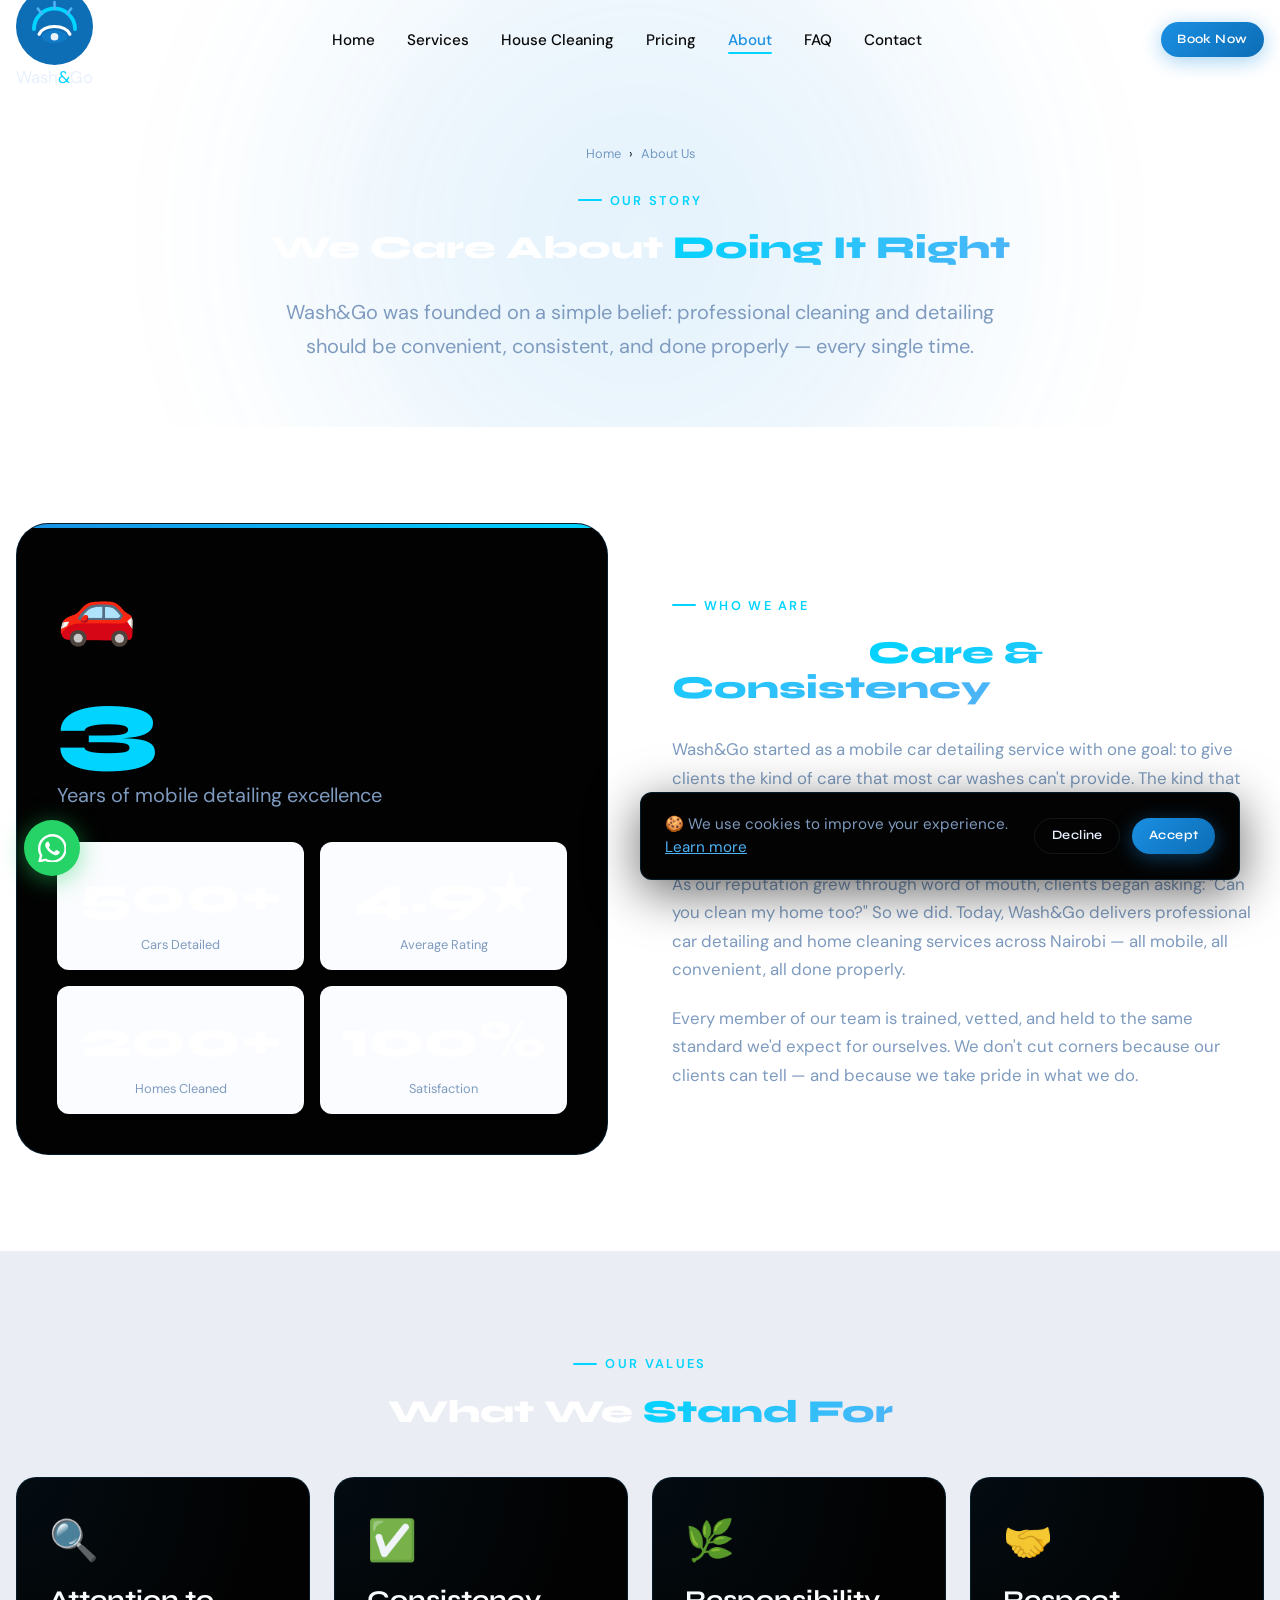
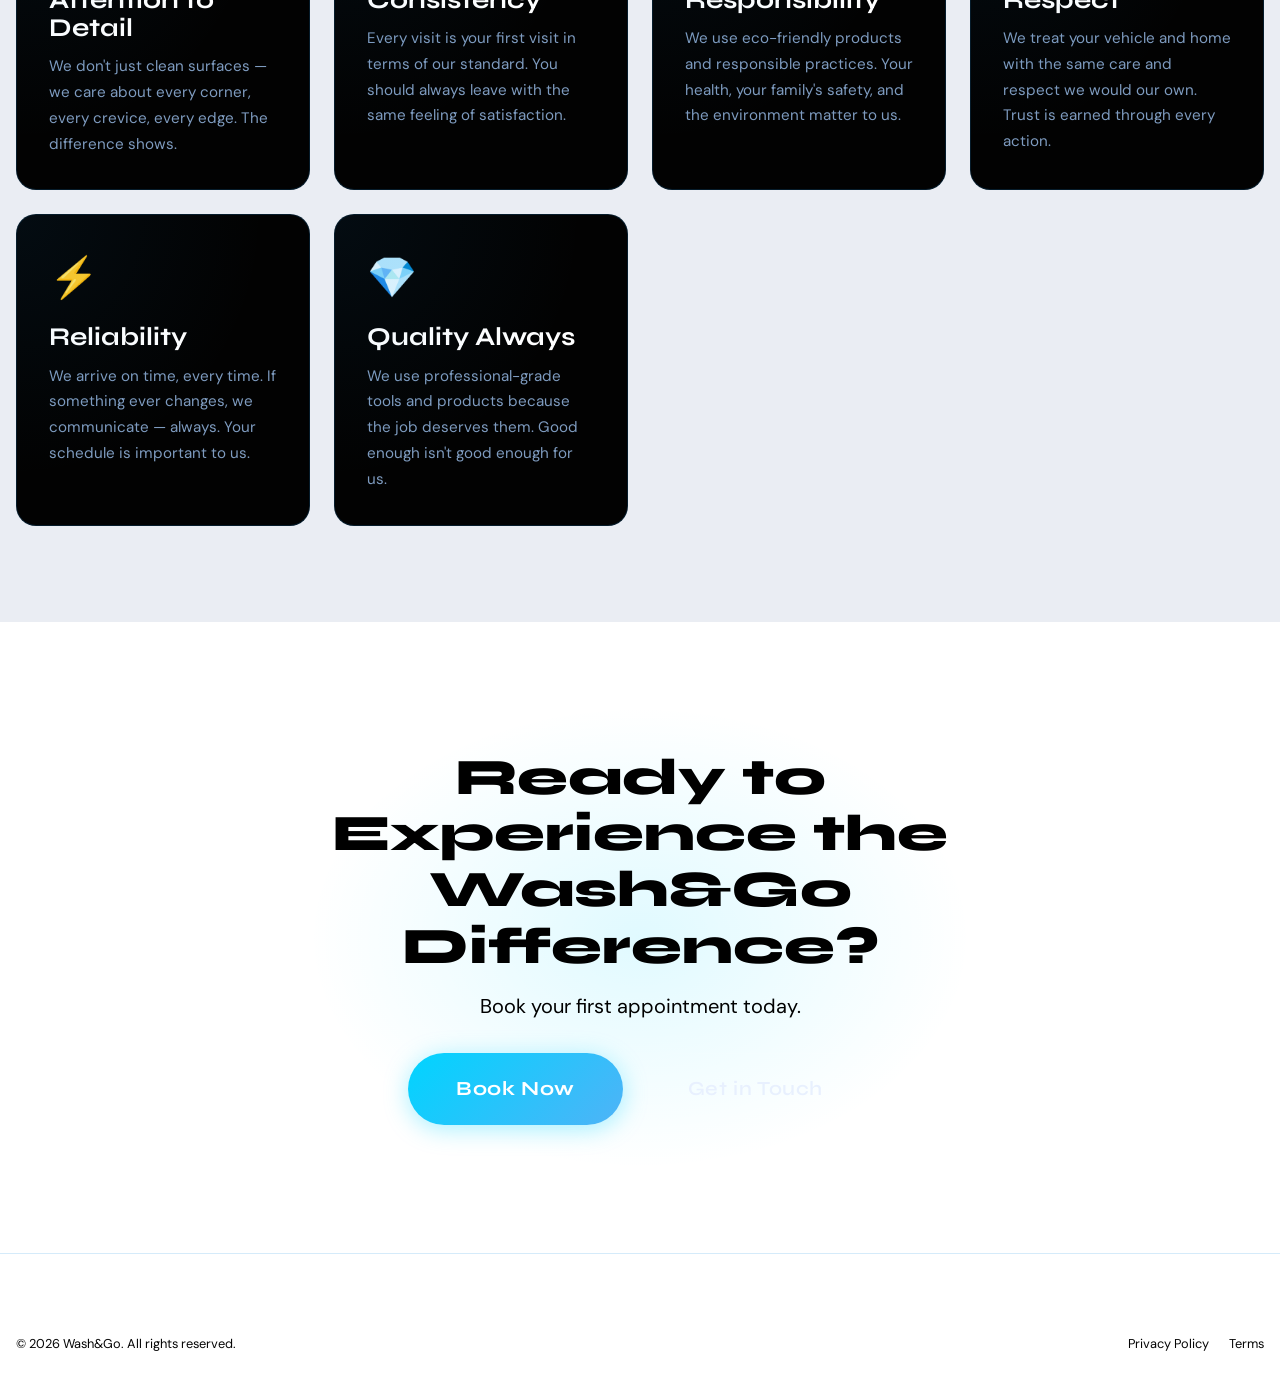
==== about.html @ 227b317f "first commit" ====
<!DOCTYPE html>
<html lang="en">
<head>
  <meta charset="UTF-8" /><meta name="viewport" content="width=device-width, initial-scale=1.0" />
  <meta name="description" content="About Wash&Go — Our story, our values, and the team behind your perfect clean." />
  <title>About Us | Wash&Go</title>
  <link rel="stylesheet" href="globals.css" />
</head>
<body>
<div class="page-loader" aria-hidden="true"><div class="loader-spinner"></div></div>
<header class="nav" role="banner">
  <div class="container">
    <nav class="nav__inner">
      <a href="index.html" class="nav__logo">
        <svg class="nav__logo-icon" viewBox="0 0 60 60" fill="none"><circle cx="30" cy="30" r="30" fill="#0d6db5"/><path d="M14 32c0-8.8 7.2-16 16-16s16 7.2 16 16" stroke="#00d4ff" stroke-width="3" stroke-linecap="round"/><path d="M18 36c2-4 7-6 12-6s10 2 12 6" stroke="white" stroke-width="2.5" stroke-linecap="round"/><path d="M30 16v-5M20 20l-3-4M40 20l3-4" stroke="#4fb3f7" stroke-width="2" stroke-linecap="round"/><ellipse cx="30" cy="38" rx="10" ry="5" fill="#1a8fe3" opacity=".4"/><circle cx="30" cy="38" r="3" fill="white" opacity=".9"/></svg>
        Wash<span style="color:var(--clr-accent)">&</span>Go
      </a>
      <ul class="nav__links" role="list">
        <li><a href="index.html" class="nav__link">Home</a></li>
        <li><a href="services.html" class="nav__link">Services</a></li>
        <li><a href="house-cleaning.html" class="nav__link">House Cleaning</a></li>
        <li><a href="pricing.html" class="nav__link">Pricing</a></li>
        <li><a href="about.html" class="nav__link is-active">About</a></li>
        <li><a href="faq.html" class="nav__link">FAQ</a></li>
        <li><a href="contact.html" class="nav__link">Contact</a></li>
      </ul>
      <div class="nav__cta"><a href="booking.html" class="btn btn--primary btn--sm">Book Now</a></div>
      <button class="nav__toggle" aria-label="Toggle menu" aria-expanded="false" aria-controls="mobile-menu"><span></span><span></span><span></span></button>
    </nav>
  </div>
  <nav class="nav__mobile-menu" id="mobile-menu">
    <a href="index.html" class="nav__mobile-link">Home</a>
    <a href="services.html" class="nav__mobile-link">Car Detailing</a>
    <a href="house-cleaning.html" class="nav__mobile-link">House Cleaning</a>
    <a href="pricing.html" class="nav__mobile-link">Pricing</a>
    <a href="about.html" class="nav__mobile-link">About</a>
    <a href="faq.html" class="nav__mobile-link">FAQ</a>
    <a href="contact.html" class="nav__mobile-link">Contact</a>
    <div style="padding-top:var(--space-6)"><a href="booking.html" class="btn btn--primary btn--lg">Book Now</a></div>
  </nav>
</header>

<main>
  <section class="page-hero">
    <div class="container">
      <nav class="page-hero__breadcrumb" aria-label="Breadcrumb">
        <a href="index.html">Home</a><span class="page-hero__breadcrumb-sep">›</span>
        <span aria-current="page">About Us</span>
      </nav>
      <div class="section-label reveal" style="justify-content:center">Our Story</div>
      <h1 class="section-title reveal delay-100" style="text-align:center">We Care About <span>Doing It Right</span></h1>
      <p class="section-subtitle reveal delay-200" style="margin-inline:auto;text-align:center">Wash&Go was founded on a simple belief: professional cleaning and detailing should be convenient, consistent, and done properly — every single time.</p>
    </div>
  </section>

  <!-- Story -->
  <section class="section">
    <div class="container">
      <div class="content-split">
        <div class="reveal reveal--left">
          <div style="background:var(--clr-surface);border:1px solid var(--clr-border);border-radius:var(--radius-xl);padding:var(--space-10);position:relative;overflow:hidden">
            <div style="position:absolute;top:0;left:0;right:0;height:4px;background:linear-gradient(90deg,var(--clr-primary),var(--clr-accent))"></div>
            <div style="font-size:4rem;margin-bottom:var(--space-4)">🚗</div>
            <div style="font-family:var(--font-display);font-size:var(--fs-4xl);font-weight:var(--fw-black);color:var(--clr-accent);line-height:1;margin-bottom:var(--space-2)">3</div>
            <div style="font-size:var(--fs-md);color:var(--clr-text-muted);margin-bottom:var(--space-8)">Years of mobile detailing excellence</div>
            <div style="display:grid;grid-template-columns:1fr 1fr;gap:var(--space-4)">
              <div style="text-align:center;padding:var(--space-4);background:var(--clr-bg-3);border-radius:var(--radius-md)">
                <div style="font-family:var(--font-display);font-size:var(--fs-2xl);font-weight:var(--fw-black);color:var(--clr-white)">500+</div>
                <div style="font-size:var(--fs-xs);color:var(--clr-text-muted)">Cars Detailed</div>
              </div>
              <div style="text-align:center;padding:var(--space-4);background:var(--clr-bg-3);border-radius:var(--radius-md)">
                <div style="font-family:var(--font-display);font-size:var(--fs-2xl);font-weight:var(--fw-black);color:var(--clr-white)">4.9★</div>
                <div style="font-size:var(--fs-xs);color:var(--clr-text-muted)">Average Rating</div>
              </div>
              <div style="text-align:center;padding:var(--space-4);background:var(--clr-bg-3);border-radius:var(--radius-md)">
                <div style="font-family:var(--font-display);font-size:var(--fs-2xl);font-weight:var(--fw-black);color:var(--clr-white)">200+</div>
                <div style="font-size:var(--fs-xs);color:var(--clr-text-muted)">Homes Cleaned</div>
              </div>
              <div style="text-align:center;padding:var(--space-4);background:var(--clr-bg-3);border-radius:var(--radius-md)">
                <div style="font-family:var(--font-display);font-size:var(--fs-2xl);font-weight:var(--fw-black);color:var(--clr-white)">100%</div>
                <div style="font-size:var(--fs-xs);color:var(--clr-text-muted)">Satisfaction</div>
              </div>
            </div>
          </div>
        </div>
        <div class="reveal reveal--right">
          <div class="section-label">Who We Are</div>
          <h2 class="section-title">Built on <span>Care &amp; Consistency</span></h2>
          <p style="color:var(--clr-text-muted);line-height:var(--lh-loose);margin-bottom:var(--space-5)">Wash&Go started as a mobile car detailing service with one goal: to give clients the kind of care that most car washes can't provide. The kind that notices the details. The kind that shows up on time. The kind that treats your vehicle — and your home — as if it were our own.</p>
          <p style="color:var(--clr-text-muted);line-height:var(--lh-loose);margin-bottom:var(--space-5)">As our reputation grew through word of mouth, clients began asking: "Can you clean my home too?" So we did. Today, Wash&Go delivers professional car detailing and home cleaning services across Nairobi — all mobile, all convenient, all done properly.</p>
          <p style="color:var(--clr-text-muted);line-height:var(--lh-loose)">Every member of our team is trained, vetted, and held to the same standard we'd expect for ourselves. We don't cut corners because our clients can tell — and because we take pride in what we do.</p>
        </div>
      </div>
    </div>
  </section>

  <!-- Values -->
  <section class="section" style="background:var(--clr-bg-2)">
    <div class="container">
      <div class="section-intro text-center">
        <div class="section-label reveal" style="justify-content:center">Our Values</div>
        <h2 class="section-title reveal delay-100" style="text-align:center">What We <span>Stand For</span></h2>
      </div>
      <div style="display:grid;grid-template-columns:repeat(auto-fit, minmax(min(100%, 18rem), 1fr));gap:var(--space-6)">
        <div class="card reveal">
          <div style="font-size:2.5rem;margin-bottom:var(--space-4)">🔍</div>
          <h3 style="font-size:var(--fs-lg);font-weight:var(--fw-bold);margin-bottom:var(--space-3)">Attention to Detail</h3>
          <p style="color:var(--clr-text-muted);font-size:var(--fs-sm);line-height:var(--lh-loose)">We don't just clean surfaces — we care about every corner, every crevice, every edge. The difference shows.</p>
        </div>
        <div class="card reveal delay-200">
          <div style="font-size:2.5rem;margin-bottom:var(--space-4)">✅</div>
          <h3 style="font-size:var(--fs-lg);font-weight:var(--fw-bold);margin-bottom:var(--space-3)">Consistency</h3>
          <p style="color:var(--clr-text-muted);font-size:var(--fs-sm);line-height:var(--lh-loose)">Every visit is your first visit in terms of our standard. You should always leave with the same feeling of satisfaction.</p>
        </div>
        <div class="card reveal delay-400">
          <div style="font-size:2.5rem;margin-bottom:var(--space-4)">🌿</div>
          <h3 style="font-size:var(--fs-lg);font-weight:var(--fw-bold);margin-bottom:var(--space-3)">Responsibility</h3>
          <p style="color:var(--clr-text-muted);font-size:var(--fs-sm);line-height:var(--lh-loose)">We use eco-friendly products and responsible practices. Your health, your family's safety, and the environment matter to us.</p>
        </div>
        <div class="card reveal">
          <div style="font-size:2.5rem;margin-bottom:var(--space-4)">🤝</div>
          <h3 style="font-size:var(--fs-lg);font-weight:var(--fw-bold);margin-bottom:var(--space-3)">Respect</h3>
          <p style="color:var(--clr-text-muted);font-size:var(--fs-sm);line-height:var(--lh-loose)">We treat your vehicle and home with the same care and respect we would our own. Trust is earned through every action.</p>
        </div>
        <div class="card reveal delay-200">
          <div style="font-size:2.5rem;margin-bottom:var(--space-4)">⚡</div>
          <h3 style="font-size:var(--fs-lg);font-weight:var(--fw-bold);margin-bottom:var(--space-3)">Reliability</h3>
          <p style="color:var(--clr-text-muted);font-size:var(--fs-sm);line-height:var(--lh-loose)">We arrive on time, every time. If something ever changes, we communicate — always. Your schedule is important to us.</p>
        </div>
        <div class="card reveal delay-400">
          <div style="font-size:2.5rem;margin-bottom:var(--space-4)">💎</div>
          <h3 style="font-size:var(--fs-lg);font-weight:var(--fw-bold);margin-bottom:var(--space-3)">Quality Always</h3>
          <p style="color:var(--clr-text-muted);font-size:var(--fs-sm);line-height:var(--lh-loose)">We use professional-grade tools and products because the job deserves them. Good enough isn't good enough for us.</p>
        </div>
      </div>
    </div>
  </section>

  <!-- CTA -->
  <section class="section--sm">
    <div class="container container--narrow">
      <div class="cta-banner reveal">
        <h2 class="cta-banner__title">Ready to Experience the <span class="gradient-text">Wash&Go</span> Difference?</h2>
        <p class="cta-banner__subtitle">Book your first appointment today.</p>
        <div class="cta-banner__actions">
          <a href="booking.html" class="btn btn--accent btn--lg">Book Now</a>
          <a href="contact.html" class="btn btn--ghost btn--lg">Get in Touch</a>
        </div>
      </div>
    </div>
  </section>
</main>

<footer class="footer" role="contentinfo">
  <div class="container">
    <div class="footer__bottom" style="padding-top:0;border-top:none">
      <p class="footer__copyright">© <span id="year"></span> Wash&Go. All rights reserved.</p>
      <div class="footer__legal-links">
        <a href="privacy.html" class="footer__legal-link">Privacy Policy</a>
        <a href="terms.html" class="footer__legal-link">Terms</a>
      </div>
    </div>
  </div>
</footer>
<a href="#" class="whatsapp-float" data-whatsapp="Hi! I'd like to learn more about Wash&Go" aria-label="WhatsApp">
  <svg viewBox="0 0 24 24"><path d="M17.472 14.382c-.297-.149-1.758-.867-2.03-.967-.273-.099-.471-.148-.67.15-.197.297-.767.966-.94 1.164-.173.199-.347.223-.644.075-.297-.15-1.255-.463-2.39-1.475-.883-.788-1.48-1.761-1.653-2.059-.173-.297-.018-.458.13-.606.134-.133.298-.347.446-.52.149-.174.198-.298.298-.497.099-.198.05-.371-.025-.52-.075-.149-.669-1.612-.916-2.207-.242-.579-.487-.5-.669-.51-.173-.008-.371-.01-.57-.01-.198 0-.52.074-.792.372-.272.297-1.04 1.016-1.04 2.479 0 1.462 1.065 2.875 1.213 3.074.149.198 2.096 3.2 5.077 4.487.709.306 1.262.489 1.694.625.712.227 1.36.195 1.871.118.571-.085 1.758-.719 2.006-1.413.248-.694.248-1.289.173-1.413-.074-.124-.272-.198-.57-.347z" fill="white"/><path d="M12 0C5.373 0 0 5.373 0 12c0 2.09.539 4.09 1.482 5.832L0 24l6.344-1.449A11.952 11.952 0 0012 24c6.627 0 12-5.373 12-12S18.627 0 12 0zm0 22c-1.846 0-3.594-.476-5.12-1.31l-.366-.216-3.766.861.913-3.655-.241-.378A9.956 9.956 0 012 12C2 6.477 6.477 2 12 2s10 4.477 10 10-4.477 10-10 10z" fill="white"/></svg>
</a>
<script>document.getElementById('year').textContent = new Date().getFullYear();</script>
<script src="globals.js"></script>
</body>
</html>
---- globals.css ----
/* ============================================================
   WASH & GO — globals.css
   Blue-themed, modern, responsive design system
   ============================================================ */

/* ─── Google Fonts ─────────────────────────────────────────── */
@import url('https://fonts.googleapis.com/css2?family=Syne:wght@400;500;600;700;800&family=DM+Sans:ital,opsz,wght@0,9..40,300;0,9..40,400;0,9..40,500;0,9..40,600;1,9..40,300&display=swap');

/* ─── CSS Custom Properties ─────────────────────────────────── */
:root {
  /* Brand Colors */
  --clr-primary:        #1a8fe3;
  --clr-primary-light:  #4fb3f7;
  --clr-primary-dark:   #0d6db5;
  --clr-primary-xdark:  #094d84;
  --clr-accent:         #00d4ff;
  --clr-accent-glow:    rgba(0, 212, 255, 0.35);

  /* Neutrals */
  --clr-bg:             white;
  --clr-bg-2:           #eaedf3;
  --clr-bg-3:           #fbfcff;
  --clr-surface:        #020202;
  --clr-surface-2:      #030303;
  --clr-border:         rgba(26, 143, 227, 0.18);
  --clr-border-light:   rgba(255, 255, 255, 0.07);

  /* Text */
  --clr-text:           #e8f0fe;
  --clr-text-muted:     #7e9bbf;
  --clr-text-faint:     #050505;
  --clr-white:          #ffffff;

  /* Status */
  --clr-success:        #22c55e;
  --clr-warning:        #f59e0b;
  --clr-error:          #ef4444;

  /* Typography */
  --font-display:       'Syne', sans-serif;
  --font-body:          'DM Sans', sans-serif;

  --fs-xs:    clamp(0.7rem,  1.5vw, 0.8rem);
  --fs-sm:    clamp(0.85rem, 1.8vw, 0.95rem);
  --fs-base:  clamp(1rem,    2vw,   1.05rem);
  --fs-md:    clamp(1.1rem,  2.2vw, 1.25rem);
  --fs-lg:    clamp(1.3rem,  2.8vw, 1.6rem);
  --fs-xl:    clamp(1.6rem,  3.5vw, 2.2rem);
  --fs-2xl:   clamp(2rem,    5vw,   3.2rem);
  --fs-3xl:   clamp(2.5rem,  7vw,   4.5rem);
  --fs-4xl:   clamp(3rem,    9vw,   6rem);

  --fw-light:   300;
  --fw-regular: 400;
  --fw-medium:  500;
  --fw-semi:    600;
  --fw-bold:    700;
  --fw-black:   800;

  --lh-tight:  1.1;
  --lh-snug:   1.3;
  --lh-normal: 1.5;
  --lh-loose:  1.7;
  --lh-wide:   1.9;

  /* Spacing */
  --space-1:  0.25rem;
  --space-2:  0.5rem;
  --space-3:  0.75rem;
  --space-4:  1rem;
  --space-5:  1.25rem;
  --space-6:  1.5rem;
  --space-8:  2rem;
  --space-10: 2.5rem;
  --space-12: 3rem;
  --space-16: 4rem;
  --space-20: 5rem;
  --space-24: 6rem;
  --space-32: 8rem;

  /* Layout */
  --container-max:   1280px;
  --container-wide:  1440px;
  --container-narrow: 720px;
  --nav-height:       5rem;

  /* Borders */
  --radius-sm:   0.375rem;
  --radius-md:   0.75rem;
  --radius-lg:   1.25rem;
  --radius-xl:   2rem;
  --radius-full: 9999px;

  /* Shadows */
  --shadow-sm:    0 1px 3px rgba(0,0,0,0.4);
  --shadow-md:    0 4px 20px rgba(0,0,0,0.5);
  --shadow-lg:    0 12px 50px rgba(0,0,0,0.6);
  --shadow-blue:  0 8px 40px rgba(26,143,227,0.3);
  --shadow-glow:  0 0 60px rgba(0,212,255,0.2), 0 0 120px rgba(26,143,227,0.12);

  /* Transitions */
  --ease-out:   cubic-bezier(0.16, 1, 0.3, 1);
  --ease-in:    cubic-bezier(0.4, 0, 1, 1);
  --ease-inout: cubic-bezier(0.65, 0, 0.35, 1);
  --dur-fast:   150ms;
  --dur-base:   280ms;
  --dur-slow:   500ms;
  --dur-xslow:  800ms;

  /* Z-index layers */
  --z-base:    0;
  --z-raised:  10;
  --z-dropdown: 100;
  --z-sticky:  200;
  --z-overlay: 300;
  --z-modal:   400;
  --z-toast:   500;
}

/* ─── Reset & Base ──────────────────────────────────────────── */
*, *::before, *::after {
  box-sizing: border-box;
  margin: 0;
  padding: 0;
}

html {
  scroll-behavior: smooth;
  -webkit-text-size-adjust: 100%;
  font-size: 16px;
}
html,body{
  margin:0;
  padding:0;
  overflow-x:hidden;
}
body {
  font-family: var(--font-body);
  font-size: var(--fs-base);
  font-weight: var(--fw-regular);
  line-height: var(--lh-normal);
  color: var(--clr-text);
  background-color: var(--clr-bg);
  -webkit-font-smoothing: antialiased;
  -moz-osx-font-smoothing: grayscale;
  overflow-x: hidden;
}

img, video, svg {
  display: block;
  max-width: 100%;
}

a {
  color: inherit;
  text-decoration: none;
}

ul, ol {
  list-style: none;
}

button, input, select, textarea {
  font: inherit;
  border: none;
  outline: none;
  background: none;
}

button {
  cursor: pointer;
}

h1, h2, h3, h4, h5, h6 {
  font-family: var(--font-display);
  font-weight: var(--fw-bold);
  line-height: var(--lh-tight);
  color: var(--clr-white);
}

p {
  max-width: 65ch;
}

:focus-visible {
  outline: 2px solid var(--clr-primary-light);
  outline-offset: 3px;
  border-radius: var(--radius-sm);
}

::selection {
  background: var(--clr-primary);
  color: var(--clr-white);
}

/* ─── Scrollbar ─────────────────────────────────────────────── */
::-webkit-scrollbar {
  width: 6px;
}
::-webkit-scrollbar-track {
  background: var(--clr-bg-2);
}
::-webkit-scrollbar-thumb {
  background: var(--clr-primary-dark);
  border-radius: var(--radius-full);
}

/* ─── Layout Utilities ──────────────────────────────────────── */
.container {
  width: min(var(--container-max), 100% - var(--space-8));
  margin-inline: auto;
}

.container--wide {
  width: min(var(--container-wide), 100% - var(--space-8));
  margin-inline: auto;
}

.container--narrow {
  width: min(var(--container-narrow), 100% - var(--space-8));
  margin-inline: auto;
}

.section {
  padding-block: var(--space-24);
}

.section--sm {
  padding-block: var(--space-16);
}

.section--lg {
  padding-block: var(--space-32);
}

.grid {
  display: grid;
}

.flex {
  display: flex;
}

/* ─── Typography Utilities ──────────────────────────────────── */
.text-xs    { font-size: var(--fs-xs); }
.text-sm    { font-size: var(--fs-sm); }
.text-base  { font-size: var(--fs-base); }
.text-md    { font-size: var(--fs-md); }
.text-lg    { font-size: var(--fs-lg); }
.text-xl    { font-size: var(--fs-xl); }
.text-2xl   { font-size: var(--fs-2xl); }
.text-3xl   { font-size: var(--fs-3xl); }
.text-4xl   { font-size: var(--fs-4xl); }

.font-display { font-family: var(--font-display); }
.font-bold    { font-weight: var(--fw-bold); }
.font-semi    { font-weight: var(--fw-semi); }

.text-center  { text-align: center; }
.text-right   { text-align: right; }
.text-muted   { color: var(--clr-text-muted); }
.text-primary { color: var(--clr-primary-light); }
.text-accent  { color: var(--clr-accent); }
.text-white   { color: var(--clr-white); }

.uppercase { text-transform: uppercase; }
.tracking-wide { letter-spacing: 0.08em; }
.tracking-wider { letter-spacing: 0.15em; }

/* ─── Color Utilities ───────────────────────────────────────── */
.bg-surface   { background-color: var(--clr-surface); }
.bg-surface-2 { background-color: var(--clr-surface-2); }

/* ─── Section Labels ────────────────────────────────────────── */
.section-label {
  display: inline-flex;
  align-items: center;
  gap: var(--space-2);
  font-size: var(--fs-xs);
  font-weight: var(--fw-semi);
  letter-spacing: 0.18em;
  text-transform: uppercase;
  color: var(--clr-accent);
  margin-bottom: var(--space-5);
}

.section-label::before {
  content: '';
  display: block;
  width: 1.5rem;
  height: 2px;
  background: var(--clr-accent);
  border-radius: var(--radius-full);
}

.section-title {
  font-size: var(--fs-2xl);
  font-weight: var(--fw-black);
  line-height: var(--lh-tight);
  color: var(--clr-white);
  margin-bottom: var(--space-6);
}

.section-title span {
  background: linear-gradient(135deg, var(--clr-accent), var(--clr-primary-light));
  -webkit-background-clip: text;
  -webkit-text-fill-color: transparent;
  background-clip: text;
}

.section-subtitle {
  font-size: var(--fs-md);
  color: var(--clr-text-muted);
  line-height: var(--lh-loose);
  max-width: 55ch;
}

/* ─── Buttons ───────────────────────────────────────────────── */
.btn {
  display: inline-flex;
  align-items: center;
  justify-content: center;
  gap: var(--space-2);
  padding: 0.85em 1.8em;
  font-family: var(--font-display);
  font-size: var(--fs-sm);
  font-weight: var(--fw-semi);
  letter-spacing: 0.03em;
  border-radius: var(--radius-full);
  transition:
    transform var(--dur-base) var(--ease-out),
    box-shadow var(--dur-base) var(--ease-out),
    background var(--dur-base) var(--ease-out),
    color var(--dur-base) var(--ease-out);
  cursor: pointer;
  white-space: nowrap;
  position: relative;
  overflow: hidden;
}

.btn::after {
  content: '';
  position: absolute;
  inset: 0;
  background: rgba(255,255,255,0.08);
  opacity: 0;
  transition: opacity var(--dur-fast);
}

.btn:hover::after { opacity: 1; }
.btn:active { transform: scale(0.97); }

/* Primary Button */
.btn--primary {
  background: linear-gradient(135deg, var(--clr-primary), var(--clr-primary-dark));
  color: var(--clr-white);
  box-shadow: 0 4px 20px rgba(26,143,227,0.4);
}

.btn--primary:hover {
  transform: translateY(-2px);
  box-shadow: 0 8px 35px rgba(26,143,227,0.55);
}

/* Accent Button */
.btn--accent {
  background: linear-gradient(135deg, var(--clr-accent), var(--clr-primary-light));
  color: var(--clr-bg);
  font-weight: var(--fw-bold);
  box-shadow: 0 4px 25px rgba(0,212,255,0.35);
}

.btn--accent:hover {
  transform: translateY(-2px);
  box-shadow: 0 8px 40px rgba(0,212,255,0.5);
}

/* Outline Button */
.btn--outline {
  background: transparent;
  color: var(--clr-primary-light);
  border: 1.5px solid var(--clr-primary);
}

.btn--outline:hover {
  background: rgba(26,143,227,0.12);
  border-color: var(--clr-primary-light);
  transform: translateY(-2px);
}

/* Ghost Button */
.btn--ghost {
  background: transparent;
  color: var(--clr-text);
  border: 1.5px solid var(--clr-border-light);
}

.btn--ghost:hover {
  background: rgba(255,255,255,0.05);
  border-color: rgba(255,255,255,0.15);
}

/* WhatsApp Button */
.btn--whatsapp {
  background: #25D366;
  color: var(--clr-white);
  box-shadow: 0 4px 20px rgba(37,211,102,0.35);
}

.btn--whatsapp:hover {
  transform: translateY(-2px);
  box-shadow: 0 8px 35px rgba(37,211,102,0.5);
}

/* Size Variants */
.btn--sm { padding: 0.6em 1.3em; font-size: var(--fs-xs); }
.btn--lg { padding: 1em 2.4em; font-size: var(--fs-md); }

/* ─── Cards ─────────────────────────────────────────────────── */
.card {
  background: var(--clr-surface);
  border: 1px solid var(--clr-border);
  border-radius: var(--radius-lg);
  padding: var(--space-8);
  transition:
    transform var(--dur-base) var(--ease-out),
    box-shadow var(--dur-base) var(--ease-out),
    border-color var(--dur-base) var(--ease-out);
  position: relative;
  overflow: hidden;
}

.card::before {
  content: '';
  position: absolute;
  inset: 0;
  background: radial-gradient(ellipse at top left, rgba(26,143,227,0.07) 0%, transparent 60%);
  pointer-events: none;
}

.card:hover {
  transform: translateY(-4px);
  box-shadow: var(--shadow-blue);
  border-color: rgba(26,143,227,0.4);
}

.card--flat {
  background: var(--clr-bg-3);
  border-color: var(--clr-border-light);
}

.card--glass {
  background: rgba(17, 27, 46, 0.6);
  backdrop-filter: blur(20px);
  -webkit-backdrop-filter: blur(20px);
  border-color: rgba(255,255,255,0.08);
}

/* ─── Form Elements ─────────────────────────────────────────── */
.form-group {
  display: flex;
  flex-direction: column;
  gap: var(--space-2);
}

.form-label {
  font-size: var(--fs-sm);
  font-weight: var(--fw-medium);
  color: var(--clr-text-muted);
  letter-spacing: 0.03em;
}

.form-input,
.form-select,
.form-textarea {
  width: 100%;
  padding: var(--space-3) var(--space-5);
  background: var(--clr-bg-3);
  border: 1.5px solid var(--clr-border);
  border-radius: var(--radius-md);
  color: var(--clr-white);
  font-size: var(--fs-base);
  line-height: var(--lh-normal);
  transition:
    border-color var(--dur-base) var(--ease-out),
    box-shadow var(--dur-base) var(--ease-out),
    background var(--dur-base) var(--ease-out);
  appearance: none;
  -webkit-appearance: none;
}

.form-input::placeholder,
.form-textarea::placeholder {
  color: var(--clr-text-faint);
}

.form-input:focus,
.form-select:focus,
.form-textarea:focus {
  border-color: var(--clr-primary);
  box-shadow: 0 0 0 4px rgba(26,143,227,0.15);
  background: var(--clr-surface);
}

.form-select {
  background-image: url("data:image/svg+xml,%3Csvg xmlns='http://www.w3.org/2000/svg' width='16' height='16' viewBox='0 0 24 24' fill='none' stroke='%237e9bbf' stroke-width='2'%3E%3Cpolyline points='6 9 12 15 18 9'%3E%3C/polyline%3E%3C/svg%3E");
  background-repeat: no-repeat;
  background-position: right var(--space-4) center;
  padding-right: var(--space-10);
  cursor: pointer;
}

.form-select option {
  background-color: var(--clr-surface);
  color: var(--clr-text);
}

.form-textarea {
  resize: vertical;
  min-height: 8rem;
}

.form-grid {
  display: grid;
  grid-template-columns: repeat(auto-fit, minmax(min(100%, 18rem), 1fr));
  gap: var(--space-5);
}

.form-error {
  font-size: var(--fs-xs);
  color: var(--clr-error);
  display: flex;
  align-items: center;
  gap: var(--space-1);
}

/* ─── Badges ────────────────────────────────────────────────── */
.badge {
  display: inline-flex;
  align-items: center;
  gap: var(--space-1);
  padding: 0.3em 0.8em;
  font-size: var(--fs-xs);
  font-weight: var(--fw-semi);
  border-radius: var(--radius-full);
  letter-spacing: 0.04em;
  text-transform: uppercase;
}

.badge--primary {
  background: rgba(26,143,227,0.15);
  color: var(--clr-primary-light);
  border: 1px solid rgba(26,143,227,0.3);
}

.badge--accent {
  background: rgba(0,212,255,0.12);
  color: var(--clr-accent);
  border: 1px solid rgba(0,212,255,0.25);
}

.badge--success {
  background: rgba(34,197,94,0.12);
  color: #4ade80;
  border: 1px solid rgba(34,197,94,0.25);
}

/* ─── Navigation ────────────────────────────────────────────── */
.nav {
  position: fixed;
  top: 0;
  left: 0;
  right: 0;
  z-index: var(--z-sticky);
  height: var(--nav-height);
  display: flex;
  align-items: center;

  transition:
    background var(--dur-base) var(--ease-out),
    border-color var(--dur-base) var(--ease-out),
    box-shadow var(--dur-base) var(--ease-out);
  border-bottom: 1px solid transparent;
}

.nav.is-scrolled {
  background: rgba(243, 244, 245, 0.92);
  backdrop-filter: blur(20px);
  -webkit-backdrop-filter: blur(2px);
  border-bottom-color: var(--clr-border);
  box-shadow: 0 4px 30px rgba(29, 28, 28, 0.5);
}

.nav__inner {
  display: flex;
  align-items: center;
  justify-content: space-between;
  width: 100%;
}

/* Default logo size */
.nav__logo-img {
  height: 87px;
  width: auto;
  object-fit: contain;
}

/* Smaller screens (phones) */
@media (max-width: 480px) {
  .nav__logo-img {
    height: 60px; /* smaller for phones */
  }
}

/* Very small screens (smaller Androids like Tecnos) */
@media (max-width: 360px) {
  .nav__logo-img {
    height: 50px; /* even smaller */
  }
}

.nav__links {
  display: flex;
  align-items: center;
 
  gap: var(--space-8);
}

.nav__link {
  font-size: var(--fs-sm);
  font-weight: var(--fw-medium);
  color: var(--clr-text-muted);
   color: rgb(10, 10, 10);

  position: relative;
}

.nav__link::after {
  content: '';
  position: absolute;
  bottom: -4px;
  left: 0;
  right: 0;
  height: 1.5px;
  background: var(--clr-accent);
  transform: scaleX(0);
  transform-origin: left;
  transition: transform var(--dur-base) var(--ease-out);
  border-radius: var(--radius-full);
}

.nav__link:hover,
.nav__link.is-active {
 color: #1a8fe3;
}

.nav__link:hover::after,
.nav__link.is-active::after {
  transform: scaleX(1);
}

/* Dropdown */
.nav__dropdown {
  position: relative;
}

.nav__dropdown-menu {
  position: absolute;
  top: calc(100% + var(--space-4));
  left: 50%;
  transform: translateX(-50%) translateY(-8px);
  background: var(--clr-surface);
  border: 1px solid var(--clr-border);
  border-radius: var(--radius-md);
  padding: var(--space-2);
  min-width: 14rem;
  box-shadow: var(--shadow-lg);
  opacity: 0;
  pointer-events: none;
  transition:
    opacity var(--dur-base) var(--ease-out),
    transform var(--dur-base) var(--ease-out);
}

.nav__dropdown:hover .nav__dropdown-menu,
.nav__dropdown:focus-within .nav__dropdown-menu {
  opacity: 1;
  pointer-events: all;
  transform: translateX(-50%) translateY(0);
}

.nav__dropdown-item {
  display: flex;
  align-items: center;
  gap: var(--space-3);
  padding: var(--space-3) var(--space-4);
  border-radius: var(--radius-sm);
  font-size: var(--fs-sm);
  color: var(--clr-text-muted);
  transition: background var(--dur-fast), color var(--dur-fast);
}

.nav__dropdown-item:hover {
  background: rgba(26,143,227,0.1);
  color: var(--clr-white);
}

.nav__cta {
  display: flex;
  align-items: center;
  gap: var(--space-3);
}

/* Mobile Nav Toggle */
.nav__toggle {
  display: none;
  flex-direction: column;
  gap: 5px;
  padding: var(--space-2);
  cursor: pointer;
}

.nav__toggle span {
  display: block;
  width: 24px;
  height: 2px;
  background: var(--clr-white);
  border-radius: var(--radius-full);
  transition:
    transform var(--dur-base) var(--ease-out),
    opacity var(--dur-base) var(--ease-out),
    width var(--dur-base) var(--ease-out);
}

.nav__toggle.is-open span:nth-child(1) { transform: translateY(7px) rotate(45deg); }
.nav__toggle.is-open span:nth-child(2) { opacity: 0; width: 0; }
.nav__toggle.is-open span:nth-child(3) { transform: translateY(-7px) rotate(-45deg); }

/* Mobile Menu */
.nav__mobile-menu {
  position: fixed;
  top: 0;
  left: 0;
  width: 100%;
  height: 100vh;
  background: rgba(0, 2, 5, 0.97);
  backdrop-filter: blur(20px);
  -webkit-backdrop-filter: blur(20px);
  z-index: 1500;
  display: flex;
  flex-direction: column;
  padding: var(--space-8) 5rem;  /* adds left/right padding */
  padding-top: calc(var(--nav-height, 80px) + 2rem); /* push content below navbar */
  transform: translateX(100%);
  transition: transform var(--dur-slow) var(--ease-out);
  overflow-y: auto;
  align-items: flex-start;  /* keeps links starting from left + respects padding */
}

.nav__mobile-menu.is-open {
  transform: translateX(0);
}
.nav__toggle {
  z-index: 2100; /* higher than mobile menu */
  position: relative; /* or absolute inside navbar */
  cursor: pointer;
  font-size: 2rem;
  color: #1a8fe3;
}
/* If using span bars */
.nav__toggle span {
  background: #1a8fe3;  /* Makes the 3 lines blue */
}
.nav {
  position: fixed;
  top: 0;
  left: 0;
  width: 100%;
  z-index: 2000; /* above menu */
}
.nav__mobile-menu.is-open {
  transform: translateX(0);
}

.nav__mobile-link {
  font-family: var(--font-display);
  font-size: var(--fs-xl);
  font-weight: var(--fw-bold);
  color: var(--clr-text-muted);
  padding: var(--space-3) 0;
  border-bottom: 1px solid var(--clr-border-light);
  transition: color var(--dur-fast), padding-left var(--dur-base) var(--ease-out);
}

.nav__mobile-link:hover { color: var(--clr-white); padding-left: var(--space-4); }

@keyframes float {
  0%, 100% { transform: translateY(0); }
  50% { transform: translateY(-1.5rem); }
}

@keyframes pulse-glow {
  0%, 100% { opacity: 0.6; transform: scale(1); }
  50% { opacity: 1; transform: scale(1.1); }
}

/* ─── Service Cards ──────────────────────────────────────────── */
.service-card {
  background: var(--clr-surface);
  border: 1px solid var(--clr-border);
  border-radius: var(--radius-lg);
  padding: var(--space-8);
  display: flex;
  flex-direction: column;
  gap: var(--space-4);
  transition:
    transform var(--dur-base) var(--ease-out),
    box-shadow var(--dur-base) var(--ease-out),
    border-color var(--dur-base) var(--ease-out);
  position: relative;
  overflow: hidden;
}

.service-card::before {
  content: '';
  position: absolute;
  top: 0;
  left: 0;
  right: 0;
  height: 3px;
  background: linear-gradient(90deg, var(--clr-primary), var(--clr-accent));
  opacity: 0;
  transition: opacity var(--dur-base);
}

.service-card:hover {
  transform: translateY(-6px);
  box-shadow: var(--shadow-blue);
  border-color: rgba(26,143,227,0.35);
}

.service-card:hover::before {
  opacity: 1;
}

.service-card__icon {
  width: 3.5rem;
  height: 3.5rem;
  background: rgba(26,143,227,0.12);
  border: 1px solid rgba(26,143,227,0.2);
  border-radius: var(--radius-md);
  display: flex;
  align-items: center;
  justify-content: center;
  font-size: 1.5rem;
  transition: background var(--dur-base), transform var(--dur-base) var(--ease-out);
}

.service-card:hover .service-card__icon {
  background: rgba(26,143,227,0.2);
  transform: scale(1.1);
}

.service-card__name {
  font-size: var(--fs-lg);
  font-weight: var(--fw-bold);
  color: var(--clr-white);
}

.service-card__desc {
  font-size: var(--fs-sm);
  color: var(--clr-text-muted);
  line-height: var(--lh-loose);
  flex: 1;
}

.service-card__meta {
  display: flex;
  flex-wrap: wrap;
  gap: var(--space-3);
  margin-top: auto;
}

.service-card__meta-item {
  display: flex;
  align-items: center;
  gap: var(--space-1);
  font-size: var(--fs-xs);
  color: var(--clr-text-muted);
}

.service-card__price {
  font-family: var(--font-display);
  font-size: var(--fs-md);
  font-weight: var(--fw-bold);
  color: var(--clr-accent);
}

.service-card__cta {
  display: flex;
  align-items: center;
  justify-content: space-between;
  padding-top: var(--space-4);
  border-top: 1px solid var(--clr-border-light);
}

/* ─── Steps / How It Works ───────────────────────────────────── */
.steps-grid {
  display: grid;
  grid-template-columns: repeat(auto-fit, minmax(min(100%, 16rem), 1fr));
  gap: var(--space-6);
  position: relative;
}

.step-card {
  text-align: center;
  padding: var(--space-8) var(--space-6);
  background: var(--clr-surface);
  border: 1px solid var(--clr-border);
  border-radius: var(--radius-lg);
  position: relative;
  transition: transform var(--dur-base) var(--ease-out), border-color var(--dur-base);
}

.step-card:hover {
  transform: translateY(-4px);
  border-color: rgba(26,143,227,0.3);
}

.step-card__number {
  display: inline-flex;
  align-items: center;
  justify-content: center;
  width: 3.5rem;
  height: 3.5rem;
  border-radius: var(--radius-full);
  background: linear-gradient(135deg, var(--clr-primary-dark), var(--clr-primary));
  font-family: var(--font-display);
  font-size: var(--fs-lg);
  font-weight: var(--fw-black);
  color: var(--clr-white);
  margin: 0 auto var(--space-5);
  box-shadow: 0 4px 20px rgba(26,143,227,0.4);
}

.step-card__icon {
  font-size: 2.5rem;
  margin-bottom: var(--space-4);
}

.step-card__title {
  font-size: var(--fs-md);
  font-weight: var(--fw-bold);
  color: var(--clr-white);
  margin-bottom: var(--space-3);
}

.step-card__desc {
  font-size: var(--fs-sm);
  color: var(--clr-text-muted);
  line-height: var(--lh-loose);
}

/* ─── Testimonials ───────────────────────────────────────────── */
.testimonial-card {
  background: var(--clr-surface);
  border: 1px solid var(--clr-border);
  border-radius: var(--radius-lg);
  padding: var(--space-8);
  position: relative;
}

.testimonial-card::before {
  content: '"';
  position: absolute;
  top: var(--space-4);
  right: var(--space-6);
  font-family: Georgia, serif;
  font-size: 5rem;
  line-height: 1;
  color: var(--clr-primary);
  opacity: 0.2;
}

.testimonial-card__stars {
  display: flex;
  gap: var(--space-1);
  color: #fbbf24;
  margin-bottom: var(--space-4);
  font-size: var(--fs-sm);
}

.testimonial-card__text {
  font-size: var(--fs-sm);
  color: var(--clr-text-muted);
  line-height: var(--lh-loose);
  margin-bottom: var(--space-6);
  font-style: italic;
}

.testimonial-card__author {
  display: flex;
  align-items: center;
  gap: var(--space-3);
}

.testimonial-card__avatar {
  width: 3rem;
  height: 3rem;
  border-radius: var(--radius-full);
  background: linear-gradient(135deg, var(--clr-primary-dark), var(--clr-primary-light));
  display: flex;
  align-items: center;
  justify-content: center;
  font-family: var(--font-display);
  font-weight: var(--fw-bold);
  color: var(--clr-white);
  font-size: var(--fs-md);
  flex-shrink: 0;
}

.testimonial-card__name {
  font-weight: var(--fw-semi);
  color: var(--clr-white);
  font-size: var(--fs-sm);
}

.testimonial-card__role {
  font-size: var(--fs-xs);
  color: var(--clr-text-faint);
}

/* ─── Pricing Cards ──────────────────────────────────────────── */
.pricing-card {
  background: var(--clr-surface);
  border: 1px solid var(--clr-border);
  border-radius: var(--radius-lg);
  padding: var(--space-8);
  display: flex;
  flex-direction: column;
  gap: var(--space-5);
  transition: transform var(--dur-base) var(--ease-out), box-shadow var(--dur-base);
  position: relative;
}

.pricing-card--popular {
  border-color: var(--clr-primary);
  box-shadow: var(--shadow-blue);
}

.pricing-card__popular-badge {
  position: absolute;
  top: -1px;
  left: 50%;
  transform: translateX(-50%);
  background: linear-gradient(90deg, var(--clr-primary), var(--clr-accent));
  color: var(--clr-white);
  font-size: var(--fs-xs);
  font-weight: var(--fw-semi);
  padding: var(--space-1) var(--space-5);
  border-radius: 0 0 var(--radius-md) var(--radius-md);
  letter-spacing: 0.08em;
  text-transform: uppercase;
  white-space: nowrap;
}

.pricing-card:hover {
  transform: translateY(-4px);
  box-shadow: var(--shadow-blue);
}

.pricing-card__name {
  font-size: var(--fs-md);
  font-weight: var(--fw-bold);
  color: var(--clr-white);
}

.pricing-card__price {
  display: flex;
  align-items: baseline;
  gap: var(--space-1);
}

.pricing-card__amount {
  font-family: var(--font-display);
  font-size: var(--fs-3xl);
  font-weight: var(--fw-black);
  color: var(--clr-white);
  line-height: 1;
}

.pricing-card__currency {
  font-size: var(--fs-md);
  color: var(--clr-text-muted);
  align-self: flex-start;
  margin-top: var(--space-2);
}

.pricing-card__period {
  font-size: var(--fs-sm);
  color: var(--clr-text-muted);
}

.pricing-card__divider {
  height: 1px;
  background: var(--clr-border-light);
}

.pricing-card__features {
  display: flex;
  flex-direction: column;
  gap: var(--space-3);
  flex: 1;
}

.pricing-card__feature {
  display: flex;
  align-items: flex-start;
  gap: var(--space-3);
  font-size: var(--fs-sm);
  color: var(--clr-text-muted);
}

.pricing-card__feature-icon {
  color: var(--clr-accent);
  flex-shrink: 0;
  margin-top: 2px;
}

/* ─── FAQ Accordion ──────────────────────────────────────────── */
.accordion {
  display: flex;
  flex-direction: column;
  gap: var(--space-3);
}

.accordion-item {
  background: var(--clr-surface);
  border: 1px solid var(--clr-border);
  border-radius: var(--radius-md);
  overflow: hidden;
  transition: border-color var(--dur-base);
}

.accordion-item.is-open {
  border-color: rgba(26,143,227,0.35);
}

.accordion-trigger {
  width: 100%;
  display: flex;
  align-items: center;
  justify-content: space-between;
  gap: var(--space-4);
  padding: var(--space-5) var(--space-6);
  background: none;
  cursor: pointer;
  text-align: left;
  font-size: var(--fs-base);
  font-weight: var(--fw-medium);
  color: var(--clr-white);
  transition: color var(--dur-fast);
}

.accordion-trigger:hover { color: var(--clr-primary-light); }

.accordion-trigger__icon {
  flex-shrink: 0;
  width: 1.5rem;
  height: 1.5rem;
  background: rgba(26,143,227,0.1);
  border-radius: var(--radius-full);
  display: flex;
  align-items: center;
  justify-content: center;
  color: var(--clr-primary-light);
  font-size: 1rem;
  transition: transform var(--dur-base) var(--ease-out), background var(--dur-base);
}

.accordion-item.is-open .accordion-trigger__icon {
  transform: rotate(45deg);
  background: rgba(26,143,227,0.2);
}

.accordion-body {
  display: grid;
  grid-template-rows: 0fr;
  transition: grid-template-rows var(--dur-base) var(--ease-out);
}

.accordion-item.is-open .accordion-body {
  grid-template-rows: 1fr;
}

.accordion-body__inner {
  overflow: hidden;
  padding: 0 var(--space-6) var(--space-5);
  font-size: var(--fs-sm);
  color: var(--clr-text-muted);
  line-height: var(--lh-loose);
}

/* ─── CTA Banner ─────────────────────────────────────────────── */
.cta-banner {
background-color: white; 

  padding: var(--space-16) var(--space-12);
  text-align: center;
  position: relative;
  overflow: hidden;
}

.cta-banner::before {
  content: '';
  position: absolute;
  inset: 0;
  background: radial-gradient(ellipse at center, rgba(0,212,255,0.12) 0%, transparent 65%);
}

.cta-banner > * { position: relative; z-index: 1; }

.cta-banner__title {
  font-size: var(--fs-2xl);
  font-weight: var(--fw-black);
  margin-bottom: var(--space-4);
  color: #000;
}

.cta-banner__subtitle {
  font-size: var(--fs-md);
color: #000;
  margin-bottom: var(--space-8);
}

.cta-banner__actions {
  display: flex;
  flex-wrap: wrap;
  gap: var(--space-4);
  justify-content: center;
}



/* ─── Footer ─────────────────────────────────────────────────── */
.footer {
  background: white;
  border-top: 1px solid var(--clr-border);
  padding: var(--space-20) 0 var(--space-8);
}

.footer__grid {
  display: grid;
  grid-template-columns: 1.5fr repeat(3, 1fr);
  gap: var(--space-12);
  margin-bottom: var(--space-16);
}

.footer__brand {
  display: flex;
  flex-direction: column;
  gap: var(--space-4);
}

.footer__logo {
  display: flex;
  align-items: center;
  gap: var(--space-3);
  font-family: var(--font-display);
  font-size: var(--fs-lg);
  font-weight: var(--fw-black);
  color: var(--clr-white);
}

.footer__tagline {
  font-size: var(--fs-sm);
  color: var(--clr-text-muted);
  line-height: var(--lh-loose);
  max-width: 30ch;
}

.footer__social {
  display: flex;
  gap: var(--space-3);
  margin-top: var(--space-2);
}

.footer__social-link {
  width: 2.5rem;
  height: 2.5rem;
  background: var(--clr-surface);
  border: 1px solid var(--clr-border);
  border-radius: var(--radius-sm);
  display: flex;
  align-items: center;
  justify-content: center;
  color: var(--clr-text-muted);
  font-size: 1rem;
  transition: background var(--dur-fast), color var(--dur-fast), border-color var(--dur-fast);
}

.footer__social-link:hover {
  background: rgba(26,143,227,0.15);
  color: var(--clr-primary-light);
  border-color: rgba(26,143,227,0.35);
}

.footer__col-title {
  font-size: var(--fs-sm);
  font-weight: var(--fw-semi);
  color: black;
  letter-spacing: 0.08em;
  text-transform: uppercase;
  margin-bottom: var(--space-5);
}

.footer__links {
  display: flex;
  flex-direction: column;
  gap: var(--space-3);
}

.footer__link {
  font-size: var(--fs-sm);
  color: var(--clr-text-muted);
  transition: color var(--dur-fast), padding-left var(--dur-base) var(--ease-out);
}

.footer__link:hover {
  color: var(--clr-primary-light);
  padding-left: var(--space-2);
}

.footer__contact-item {
  display: flex;
  align-items: flex-start;
  gap: var(--space-3);
  font-size: var(--fs-sm);
  color: var(--clr-text-muted);
  margin-bottom: var(--space-3);
}

.footer__contact-icon {
  color: var(--clr-primary-light);
  flex-shrink: 0;
  margin-top: 2px;
}

.footer__bottom {
  display: flex;
  align-items: center;
  justify-content: space-between;
  flex-wrap: wrap;
  gap: var(--space-4);
  padding-top: var(--space-8);
  border-top: 1px solid var(--clr-border-light);
}

.footer__copyright {
  font-size: var(--fs-xs);
  color: var(--clr-text-faint);
}

.footer__legal-links {
  display: flex;
  gap: var(--space-5);
}

.footer__legal-link {
  font-size: var(--fs-xs);
  color: var(--clr-text-faint);
  transition: color var(--dur-fast);
}

.footer__legal-link:hover { color: var(--clr-text-muted); }

/* ─── Page Hero (inner pages) ────────────────────────────────── */
.page-hero {
  padding: calc(var(--nav-height) + var(--space-16)) 0 var(--space-16);
  text-align: center;
  position: relative;
  overflow: hidden;
}

.page-hero::before {
  content: '';
  position: absolute;
  width: 50vw;
  height: 50vw;
  border-radius: var(--radius-full);
  background: var(--clr-primary);
  filter: blur(120px);
  opacity: 0.1;
  top: -20%;
  left: 50%;
  transform: translateX(-50%);
  pointer-events: none;
}

.page-hero__breadcrumb {
  display: flex;
  align-items: center;
  gap: var(--space-2);
  justify-content: center;
  font-size: var(--fs-xs);
  color: var(--clr-text-muted);
  margin-bottom: var(--space-5);
}

.page-hero__breadcrumb a { transition: color var(--dur-fast); }
.page-hero__breadcrumb a:hover { color: var(--clr-primary-light); }
.page-hero__breadcrumb-sep { color: var(--clr-text-faint); }

/* ─── Divider ────────────────────────────────────────────────── */
.divider {
  height: 1px;
  background: linear-gradient(90deg, transparent, var(--clr-border), transparent);
  margin: var(--space-8) 0;
}

/* ─── Toast Notifications ────────────────────────────────────── */
.toast-container {
  position: fixed;
  bottom: var(--space-6);
  right: var(--space-6);
  z-index: var(--z-toast);
  display: flex;
  flex-direction: column;
  gap: var(--space-3);
  pointer-events: none;
}

.toast {
  min-width: 280px;
  max-width: 380px;
  background: var(--clr-surface-2);
  border: 1px solid var(--clr-border);
  border-radius: var(--radius-md);
  padding: var(--space-4) var(--space-5);
  display: flex;
  align-items: flex-start;
  gap: var(--space-3);
  box-shadow: var(--shadow-lg);
  pointer-events: all;
  animation: toast-in var(--dur-slow) var(--ease-out) forwards;
}

.toast.is-leaving {
  animation: toast-out var(--dur-base) var(--ease-in) forwards;
}

.toast--success { border-color: rgba(34,197,94,0.35); }
.toast--error   { border-color: rgba(239,68,68,0.35); }

@keyframes toast-in {
  from { opacity: 0; transform: translateX(100%) scale(0.9); }
  to   { opacity: 1; transform: translateX(0) scale(1); }
}

@keyframes toast-out {
  from { opacity: 1; transform: translateX(0) scale(1); }
  to   { opacity: 0; transform: translateX(100%) scale(0.9); }
}

/* ─── Loader ─────────────────────────────────────────────────── */
.page-loader {
  position: fixed;
  inset: 0;
  background: var(--clr-bg);
  display: flex;
  align-items: center;
  justify-content: center;
  z-index: 9999;
  transition: opacity var(--dur-slow), visibility var(--dur-slow);
}

.page-loader.is-hidden {
  opacity: 0;
  visibility: hidden;
  pointer-events: none;
}

.loader-spinner {
  width: 3rem;
  height: 3rem;
  border: 3px solid var(--clr-border);
  border-top-color: var(--clr-primary-light);
  border-radius: var(--radius-full);
  animation: spin 0.7s linear infinite;
}

@keyframes spin {
  to { transform: rotate(360deg); }
}

/* ─── Scroll Animations ──────────────────────────────────────── */
.reveal {
  opacity: 0;
  transform: translateY(2rem);
  transition:
    opacity var(--dur-slow) var(--ease-out),
    transform var(--dur-slow) var(--ease-out);
}

.reveal.is-visible {
  opacity: 1;
  transform: translateY(0);
}

.reveal--left {
  transform: translateX(-2rem);
}

.reveal--right {
  transform: translateX(2rem);
}

.reveal--left.is-visible,
.reveal--right.is-visible {
  transform: translateX(0);
}

/* Staggered delay utilities */
.delay-100 { transition-delay: 100ms; }
.delay-200 { transition-delay: 200ms; }
.delay-300 { transition-delay: 300ms; }
.delay-400 { transition-delay: 400ms; }
.delay-500 { transition-delay: 500ms; }
.delay-600 { transition-delay: 600ms; }

/* ─── Floating WhatsApp ───────────────────────────────────────── */
.whatsapp-float {
  position: fixed;
  bottom: var(--space-6);
  left: var(--space-6);
  z-index: var(--z-toast);
  width: 3.5rem;
  height: 3.5rem;
  background: #25D366;
  border-radius: var(--radius-full);
  display: flex;
  align-items: center;
  justify-content: center;
  box-shadow: 0 4px 25px rgba(37,211,102,0.5);
  transition: transform var(--dur-base) var(--ease-out), box-shadow var(--dur-base);
  animation: float-wa 3s ease-in-out infinite;
}

.whatsapp-float:hover {
  transform: scale(1.1);
  box-shadow: 0 6px 35px rgba(37,211,102,0.65);
}

@keyframes float-wa {
  0%, 100% { transform: translateY(0); }
  50% { transform: translateY(-6px); }
}

.whatsapp-float:hover { animation-play-state: paused; }

.whatsapp-float svg {
  width: 1.8rem;
  height: 1.8rem;
  fill: white;
}

/* ─── Responsive ─────────────────────────────────────────────── */
@media (max-width: 1024px) {
  .footer__grid {
    grid-template-columns: 1fr 1fr;
    gap: var(--space-8);
  }

  .hero {
    grid-template-columns: 1fr;
    text-align: center;
  }

  .hero__content {
    padding-left: var(--space-8);
    padding-right: var(--space-8);
  }

  .hero__description { max-width: 60ch; margin-inline: auto; }

  .hero__actions { justify-content: center; }



  .hero__visual { display: none; }

  .nav__links { display: none; }
  .nav__cta .btn--outline { display: none; }
  .nav__toggle { display: flex; }
}

@media (max-width: 768px) {
  :root {
    --nav-height: 4rem;
  }

  .footer__grid {
    grid-template-columns: 1fr;
    gap: var(--space-8);
  }

  .cta-banner {
    padding: var(--space-10) var(--space-6);
  }

  .section { padding-block: var(--space-16); }
  .section--lg { padding-block: var(--space-20); }

  .hero__content { padding-inline: var(--space-5); }

  .toast-container {
    left: var(--space-4);
    right: var(--space-4);
    bottom: var(--space-4);
  }

  .toast { min-width: unset; max-width: 100%; }

  .footer__bottom {
    flex-direction: column;
    text-align: center;
  }
}

@media (max-width: 480px) {
  .btn--lg { padding: 0.9em 1.8em; }

  .hero__actions { flex-direction: column; align-items: center; }

  .cta-banner__actions { flex-direction: column; align-items: center; }
}

/* ─── Print ──────────────────────────────────────────────────── */
@media print {
  .nav, .footer, .whatsapp-float, .toast-container { display: none; }
  body { background: white; color: black; }
}

/* ─── Section Intro Wrapper ──────────────────────────────────── */
.section-intro {
  margin-bottom: var(--space-12);
}

/* ─── Content Split (2-col benefits / story layouts) ─────────── */
.content-split {
  display: grid;
  grid-template-columns: 1fr 1fr;
  gap: var(--space-16);
  align-items: center;
}

/* ─── Page Grid (form + sidebar layouts) ─────────────────────── */
.page-grid {
  display: grid;
  gap: var(--space-12);
  align-items: start;
}

.page-grid--form    { grid-template-columns: 1.6fr 1fr; }
.page-grid--contact { grid-template-columns: 1.5fr 1fr; }

/* ─── Card Split (full-width card with 2 internal columns) ────── */
.card-split {
  display: grid;
  grid-template-columns: 1fr 1fr;
}

/* ─── Service Detail Cards (from services.html) ───────────────── */
.service-detail-card {
  background: var(--clr-surface);
  border: 1px solid var(--clr-border);
  border-radius: var(--radius-xl);
  overflow: hidden;
  transition: transform var(--dur-base) var(--ease-out), box-shadow var(--dur-base);
}

.service-detail-card:hover { transform: translateY(-4px); box-shadow: var(--shadow-blue); }

.service-detail-card__header {
  padding: var(--space-8);
  background: linear-gradient(135deg, var(--clr-bg-3), var(--clr-surface));
  border-bottom: 1px solid var(--clr-border);
}

.service-detail-card__body { padding: var(--space-8); }

.service-detail-card__includes {
  display: flex;
  flex-direction: column;
  gap: var(--space-2);
  margin-top: var(--space-5);
}

.service-detail-card__includes li {
  display: flex;
  align-items: center;
  gap: var(--space-3);
  font-size: var(--fs-sm);
  color: var(--clr-text-muted);
}

.service-detail-card__includes li::before {
  content: '✓';
  color: var(--clr-accent);
  font-weight: var(--fw-bold);
  flex-shrink: 0;
}

/* ─── Room Grid & Cards (from house-cleaning.html) ────────────── */
.room-grid {
  display: grid;
  grid-template-columns: repeat(auto-fit, minmax(min(100%, 14rem), 1fr));
  gap: var(--space-4);
}

.room-card {
  background: var(--clr-surface);
  border: 1px solid var(--clr-border);
  border-radius: var(--radius-md);
  padding: var(--space-5);
  text-align: center;
  transition: transform var(--dur-base) var(--ease-out), border-color var(--dur-base);
}

.room-card:hover { transform: translateY(-4px); border-color: rgba(26,143,227,0.3); }
.room-card__icon { font-size: 2.5rem; margin-bottom: var(--space-3); }
.room-card__name { font-weight: var(--fw-semi); color: var(--clr-white); font-size: var(--fs-sm); }

/* ─── Minimal Footer ─────────────────────────────────────────── */
.footer--minimal {
  padding-block: var(--space-8);
  border-top: none;
}

.footer--minimal .footer__bottom {
  padding-top: 0;
  border-top: none;
}

/* ─── Responsive: Page Grids ─────────────────────────────────── */
@media (max-width: 1024px) {
  .page-grid--form,
  .page-grid--contact { grid-template-columns: 1fr; }
}

@media (max-width: 768px) {
  .content-split { grid-template-columns: 1fr; gap: var(--space-8); }
  .card-split    { grid-template-columns: 1fr; }
}

/* HERO GRID */
.hero-grid{
  display:grid;
  grid-template-columns:2fr 1fr;
  gap:20px;
  height:90vh;
margin-top: var(--nav-height);
  overflow:hidden;
  position:relative;
}
@media (max-width: 768px) {
  body {
    padding-top: 4rem; /* matches your mobile nav height */
  }

  .hero-grid {
    height: auto;
  }
}
.left-video{
  position: relative;
  width: 100%;
  aspect-ratio: 14/ 9;   /* keeps video natural */
  overflow: hidden;
  clip-path: polygon(0 0, 100% 0, 85% 100%, 0% 100%);
}

.left-video video{
  width: 100%;
  height: 100%;
  object-fit: cover;
}

@media (max-width: 768px){

  .left-video{
    aspect-ratio: auto;
    height: 700px;
    clip-path: polygon(0 0, 100% 0, 85% 100%, 0% 100%);
  }

  .left-video video{
    height: 100%;
    object-fit: cover;
  }

}



.left-video:hover video{
  transform:scale(1.1) rotate(1deg);
}

.right-grid{
  display:grid;
  grid-template-rows:1fr 1fr;
  gap:15px;
}

.top-video video{
  width:100%;
  height:63%;
  object-fit:cover;
  transition:0.5s ease;
}

.top-video:hover video{
  transform:scale(1.05);
}

.bottom-images{
  display:grid;
  grid-template-columns:1fr;
}

.bottom-images img{
  width:100%;
  height:100%;
  object-fit:cover;
  transition:0.5s ease;
}

.bottom-images img:hover{
  transform:scale(1.1);
}
.left-video {
  position: relative; /* make this the parent positioning context */
}

.hero-content {
  position: absolute;
  top: 21%;            /* adjust vertically inside the video */
  left: 10%;           /* adjust horizontally inside the video */
  transform: none;     /* no need to translate since we're positioning inside the video */
  text-align: left;    /* align text to the left */
  z-index: 2;          /* ensure it appears above the video */
}

/* New style for DETAILING */
.hero-content h1 .detailing {
  color: #e3b41a;  /* example: bright blue, can change to any color */
}

.hero-content h1 {
  font-size: 64px;
  text-transform: uppercase;
  letter-spacing: 3px;
  font-weight: 900;
  color: white;
  mix-blend-mode: difference;
}

.hero-content p {
  margin-top: 20px;
  font-size: 20px;
  color: white;
  mix-blend-mode: difference;
}
@media(max-width:900px){

  .top-bar{
    flex-direction:column;
    gap:5px;
    text-align:center;
  }

  .nav-links{
    display:none;
    position:absolute;
    top:100%;
    left:0;
    width:100%;
    background:#000;
    flex-direction:column;
    align-items:center;
    padding:30px 0;
    gap:25px;
  }

  .nav-links.active{
    display:flex;
  }

  .nav-links a{
    transform:none;
  }

  .nav-links a span{
    transform:none;
  }

  .burger{
    display:flex;
  }

  .hero-grid{
    grid-template-columns:1fr;
    height:auto;
    margin-top:-100px;
    padding:0 20px;
  }

  .hero-content h1{
    font-size:36px;
  }
@media (max-width: 480px) { /* iPhones, small Androids */
  .hero-content h1 {
    font-size: 36px; /* shrink the main heading */
  }

  .hero-content h1 .detailing {
    font-size: 28px; /* specifically shrink "DETAILING" */
  }
}

@media (max-width: 360px) { /* very small phones like some Tecnos */
  .hero-content h1 {
    font-size: 32px;
  }

  .hero-content h1 .detailing {
    font-size: 24px;
  }
}
  .header h1{
    font-size:26px;
    text-align:center;
  }

  .vehicle-types{
    gap:10px;
  }

  .vehicle-types button{
    padding:8px 15px;
    font-size:14px;
  }

  .nav-buttons{
    flex-direction:column;
    align-items:center;
    gap:10px;
  }

  .nav-buttons button{
    width:100%;
    max-width:250px;
  }

  .modal-content{
    margin:20% auto;
    padding:20px;
  }
}
@media (max-width: 700px) {
  .header {
    padding-top: 5px !important;   /* very tight */
    margin-top: -500px !important;      /* remove extra space */
  }

  body {
    padding-top: 0 !important;     /* remove any extra top padding */
  }
}
/* VEHICLE SECTION */
.header{
    padding:40px 20px;
    max-width:1200px;      
    margin:0 auto;        
    text-align:center;   
    
}


.header h1{
    font-size:40px;
    margin-bottom:20px;
}

.vehicle-types{
    display:flex;
    justify-content:center;
    gap:20px;
    margin-bottom:30px;
    flex-wrap:wrap;
}

.vehicle-types button{
    padding:10px 25px;
    border-radius:30px;
    border:none;
    cursor:pointer;
    font-weight:600;
    background:#222;
    color:#fff;
    transition:0.3s;
}

.vehicle-types button.active{
    background:#ff2e2e;
}

.vehicle-types button:hover{
    transform:translateY(-3px);
}

.image-wrapper{
    position:relative;
    display:flex;          
    justify-content:center;
    width:100%;
}

.image-wrapper img{
    width:100%;
    max-width:1000px;
    height:auto;
    border-radius:15px;
    transition:0.3s ease;
    cursor:pointer;
}

.image-wrapper img.fade{
    opacity:0;
    transform:scale(0.95);
}

.image-book-btn{
    position:absolute;
    bottom:5px;
    left:50%;
    transform:translateX(-50%);
    padding:12px 30px;
    border:none;
    border-radius:25px;
    background:linear-gradient(45deg,#ff2e2e,#ff6a00);
    color:#fff;
    font-weight:600;
    cursor:pointer;
    opacity:1;
    transition:0.3s;
}

.image-wrapper:hover .image-book-btn{
    opacity:1;
}

.nav-buttons{
    margin-top:20px;
    display:flex;
    justify-content:center;
    gap:20px;
}

.select{
  color: #000;
  margin-top: -30px;
}

.before-after-section {
  padding: 60px 20px;
  text-align: center;
  background: #fff;
  border-radius: 20px;

  margin: 20px auto;
  max-width: 1200px;
}

.before-after-section h2 {
  margin-bottom: 40px;
  color: #070707;
  font-size: 36px;
  font-weight: 700;
  letter-spacing: 1px;
  text-transform: uppercase;
}

/* Container shows images side by side */
.before-after-container {
  display: flex;
  justify-content: center;
  gap: 20px; /* space between images */
  flex-wrap: nowrap; /* Prevent stacking on small screens */
}

/* Individual image styling */
.before-after-container img {
  width: 48%; /* each image takes roughly half */
  height: auto;
  display: block;
  border-radius: 15px;
  box-shadow: 0 5px 20px rgba(0,0,0,0.15);
  transition: transform 0.5s ease, box-shadow 0.5s ease;
  cursor: pointer;
  position: relative;
}

/* Hover effect: slight zoom + shadow */
.before-after-container img:hover {
  transform: scale(1.05);
  box-shadow: 0 10px 30px rgba(0,0,0,0.25);
}
/* SMALL SCREEN STYLING */
@media screen and (max-width: 768px) {
  .before-after-container {
    flex-direction: column; /* stack images vertically */
    gap: 25px; /* more spacing for stacked layout */
    align-items: center;
  }

  .before-after-container img {
    width: 90%; /* make images bigger on small screens */
    max-width: none;
    border-radius: 20px;
    box-shadow: 0 10px 30px rgba(0,0,0,0.2);
  }

  .before-after-section h2 {
    font-size: 28px; /* slightly smaller heading on mobile */
  }
}







.choose-us-section {
  padding: 40px 20px;
  text-align: center;
}

.section-title {
  font-size: 32px;
  margin-bottom: 30px;
}

.content-wrapper {
  display: flex;
  justify-content: center;
  align-items: flex-start;
  gap: 20px;
  flex-wrap: wrap;
}

/* Features Left/Right */
.features-left,
.features-right {
  display: flex;
  flex-direction: column;
  gap: 15px;
  max-width: 290px;
}

/* Feature cards */
.feature-card {
  background-color:  #1a8fe3;
  color: #fff;
  padding: 15px;
  text-align: left;
}

/* Center Image */
.center-image {
  flex: 1;
  display: flex;
  justify-content: center;
  align-items: flex-start;
}

.center-image img {
  width: 100%;
  max-width: 450px; /* adjust as needed */
  height: auto;
  margin-top: 10px; /* less top margin */
}







/* Button styling */
.button {
  text-align: center;
  transition: 0.3s ease-in-out;
  cursor: pointer;
  background-color: transparent;
  filter: url(#handDrawnNoise);
  display: inline-flex;
  align-items: center;
  justify-content: center;   /* keep text centered inside button */
  user-select: none;
  font-family: "Courier New", monospace;
  font-size: 1.5rem;
  font-weight: bold;
  padding: 1em;
  border-width: 0px;
  border-radius: 2rem;
  box-shadow: #33333366 4px 4px 0 1px;
  animation: idle 1s infinite ease-in-out;

  /* Push button slightly to the right */
  margin-left: 10%;  
  position: relative; /* required for absolute highlight */
}

/* Highlight visible by default */
.highlight {
  position: absolute;
  top: 0;
  left: 0;
  width: 100%;
  height: 100%;
  fill: rgba(255, 225, 0, 0.5);
  stroke: rgba(255, 225, 0, 0.5); /* Yellow highlighter */
  stroke-width: 10;
  stroke-linecap: round;
  pointer-events: none;
  stroke-dasharray: 1000;
  stroke-dashoffset: 0;          /* <-- make it visible immediately */
  transition: stroke-dashoffset 0.5s ease-in-out;
}

/* Hand-drawn idle animation */
@keyframes idle {
  0% {
    filter: url(#handDrawnNoise);
  }
  50% {
    rotate: 2.5deg;
    filter: url(#handDrawnNoise2);
  }
  100% {
    filter: url(#handDrawnNoise);
  }
}

.button-cosm {
  fill: #33333366;
  transition: 0.3s ease-out;
  scale: 0.5;
  position: absolute;
  translate: calc(-100% + 24px) 1.5rem;
}

.button:hover {
  font-weight: bold;
  border-width: 0px;
  border-radius: 2rem;
}

.button:hover {
  font-weight: bold;
  border-width: 0px;
  border-radius: 2rem;
  rotate: -2.5deg;
  animation: hover 2.5s infinite ease-in-out;
}

.button:hover .highlight {
  stroke-dashoffset: 0;
}

.button:active .highlight {
  stroke-dashoffset: 1000;
  animation:
    highlight 5s infinite,
    col 0.5s forwards;
  stroke: #bc4e2666;
}

@keyframes col {
  0% {
    stroke: rgba(255, 225, 0, 0.5);
  }
  100% {
    stroke: #1c98eb66;
  }
}

@keyframes highlight {
  0% {
    stroke-dashoffset: 0;
  }
  25% {
    stroke-dashoffset: 1000;
  }
  50% {
    stroke-dashoffset: 1000;
  }
  100% {
    stroke-dashoffset: 0;
  }
}

@keyframes hover {
  0% {
    rotate: 0deg;
    filter: url(#handDrawnNoise);
    translate: 0 0px;
  }
  25% {
    rotate: -1deg;
    filter: url(#handDrawnNoise2);
    translate: 0 -2px;
  }
  50% {
    rotate: 0deg;
    filter: url(#handDrawnNoise);
    translate: 0 2px;
  }
  75% {
    rotate: -1deg;
    filter: url(#handDrawnNoise2);
    translate: 0 -2px;
  }
  100% {
    rotate: 0deg;
    filter: url(#handDrawnNoise);
    translate: 0 0px;
  }
}

.button:hover .button-cosm {
  rotate: -15deg;
  translate: calc(-100% + 22px) 1.9rem;
}

.button:active .button-cosm {
  fill: #333333f1;
  rotate: -135deg;
  translate: calc(-100% + 55px) 1.6rem;
  animation: none;
}

.button:active {
  font-weight: bold;
  border-width: 0px;
  border-radius: 2rem;
  box-shadow: inset #333333f1 4px 4px 0 1px;
  rotate: -2.5deg;
  animation: active 1s infinite ease-in-out;
}

@keyframes active {
  0% {
    filter: url(#handDrawnNoiset);
    translate: 0 -1px;
  }
  25% {
    rotate: -3deg;
  }
  50% {
    filter: url(#handDrawnNoiset2);
    translate: 0 1px;
  }
  66% {
    rotate: 1.5deg;
  }
  100% {
    filter: url(#handDrawnNoiset);
    translate: 0 -1px;
  }
}
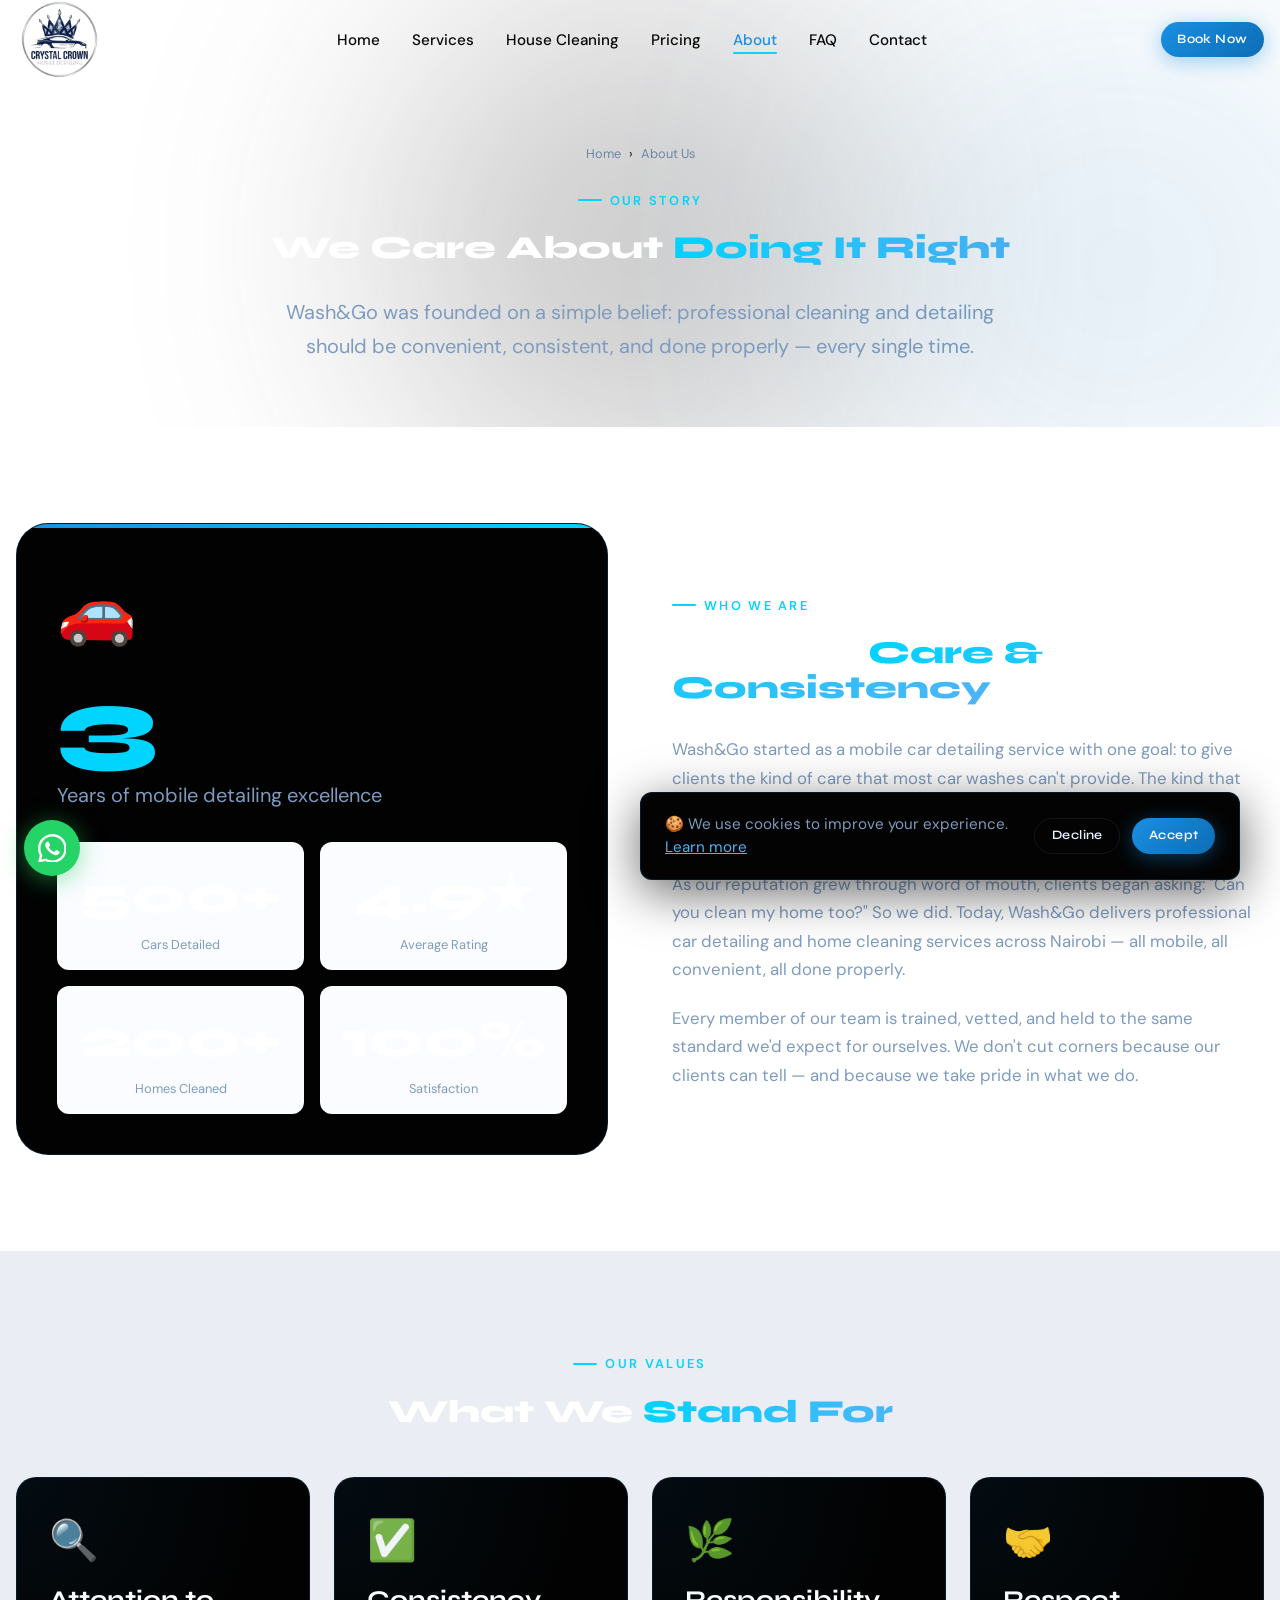
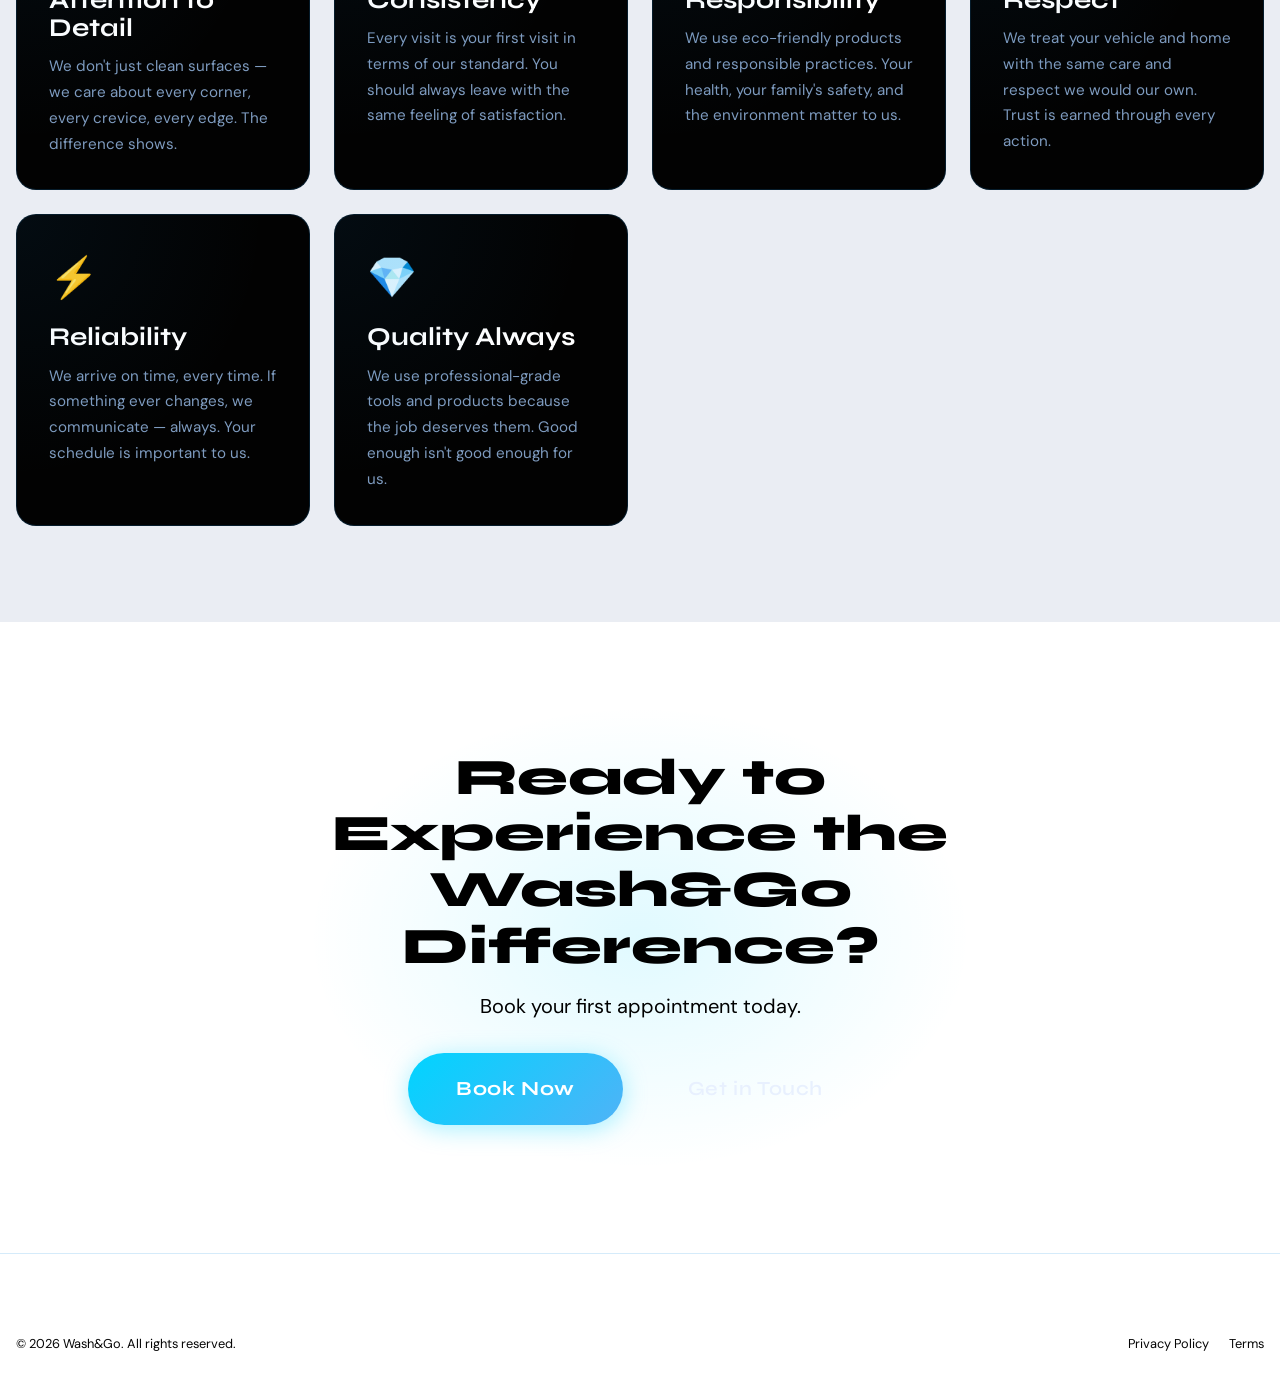
==== commit 9dc81f25: "NEW LANDING PAGE" ====
--- a/about.html
+++ b/about.html
@@ -11,10 +11,9 @@
 <header class="nav" role="banner">
   <div class="container">
     <nav class="nav__inner">
-      <a href="index.html" class="nav__logo">
-        <svg class="nav__logo-icon" viewBox="0 0 60 60" fill="none"><circle cx="30" cy="30" r="30" fill="#0d6db5"/><path d="M14 32c0-8.8 7.2-16 16-16s16 7.2 16 16" stroke="#00d4ff" stroke-width="3" stroke-linecap="round"/><path d="M18 36c2-4 7-6 12-6s10 2 12 6" stroke="white" stroke-width="2.5" stroke-linecap="round"/><path d="M30 16v-5M20 20l-3-4M40 20l3-4" stroke="#4fb3f7" stroke-width="2" stroke-linecap="round"/><ellipse cx="30" cy="38" rx="10" ry="5" fill="#1a8fe3" opacity=".4"/><circle cx="30" cy="38" r="3" fill="white" opacity=".9"/></svg>
-        Wash<span style="color:var(--clr-accent)">&</span>Go
-      </a>
+        <a href="index.html" class="nav__logo" aria-label="Wash&Go Home">
+  <img src="Public/Assets/logo2.png" alt="Wash&Go Logo" class="nav__logo-img">
+</a>
       <ul class="nav__links" role="list">
         <li><a href="index.html" class="nav__link">Home</a></li>
         <li><a href="services.html" class="nav__link">Services</a></li>
--- a/globals.css
+++ b/globals.css
@@ -658,50 +658,67 @@
 .nav__link.is-active::after {
   transform: scaleX(1);
 }
-
 /* Dropdown */
 .nav__dropdown {
   position: relative;
 }
 
+/* MENU */
 .nav__dropdown-menu {
   position: absolute;
-  top: calc(100% + var(--space-4));
+  top: 110%;
   left: 50%;
-  transform: translateX(-50%) translateY(-8px);
-  background: var(--clr-surface);
-  border: 1px solid var(--clr-border);
-  border-radius: var(--radius-md);
-  padding: var(--space-2);
-  min-width: 14rem;
-  box-shadow: var(--shadow-lg);
+  transform: translateX(-50%) translateY(8px);
+
+  min-width: 16rem;
+  padding: 0.6rem;
+
+  /* Clean solid dark surface */
+  background: white; /* deep clean dark */
+  border: 1px solid #1f232b;
+
+  border-radius: 14px;
+
+
+
   opacity: 0;
-  pointer-events: none;
-  transition:
-    opacity var(--dur-base) var(--ease-out),
-    transform var(--dur-base) var(--ease-out);
-}
-
+  visibility: hidden;
+  transition: 
+    opacity 0.2s ease,
+    transform 0.2s ease;
+}
+
+/* Show */
 .nav__dropdown:hover .nav__dropdown-menu,
 .nav__dropdown:focus-within .nav__dropdown-menu {
   opacity: 1;
-  pointer-events: all;
+  visibility: visible;
   transform: translateX(-50%) translateY(0);
 }
 
+/* Items */
 .nav__dropdown-item {
   display: flex;
   align-items: center;
-  gap: var(--space-3);
-  padding: var(--space-3) var(--space-4);
-  border-radius: var(--radius-sm);
-  font-size: var(--fs-sm);
-  color: var(--clr-text-muted);
-  transition: background var(--dur-fast), color var(--dur-fast);
-}
-
+  gap: 0.75rem;
+
+  padding: 0.75rem 1rem;
+  border-radius: 10px;
+
+  font-size: 0.9rem;
+  font-weight: 500;
+
+  color: #020202; /* soft light text */
+  transition: all 0.18s ease;
+}
+
+/* Hover */
 .nav__dropdown-item:hover {
-  background: rgba(26,143,227,0.1);
+  background: #18324b; /* subtle dark hover */
+  color: #3a71b1;
+}
+.nav__dropdown-item:hover {
+  background: rgba(248, 250, 252, 0.1);
   color: var(--clr-white);
 }
 
@@ -1373,7 +1390,6 @@
 }
 
 .footer__legal-link:hover { color: var(--clr-text-muted); }
-
 /* ─── Page Hero (inner pages) ────────────────────────────────── */
 .page-hero {
   padding: calc(var(--nav-height) + var(--space-16)) 0 var(--space-16);
@@ -1382,21 +1398,38 @@
   overflow: hidden;
 }
 
+/* Main glow */
 .page-hero::before {
   content: '';
   position: absolute;
-  width: 50vw;
-  height: 50vw;
+  width: 55vw;
+  height: 55vw;
   border-radius: var(--radius-full);
-  background: var(--clr-primary);
+  background: radial-gradient(circle, #030303, #4b4b4d, transparent 70%);
   filter: blur(120px);
-  opacity: 0.1;
-  top: -20%;
+  opacity: 0.25;
+  top: -25%;
   left: 50%;
   transform: translateX(-50%);
   pointer-events: none;
 }
 
+/* Second glow */
+.page-hero::after {
+  content: '';
+  position: absolute;
+  width: 45vw;
+  height: 45vw;
+  border-radius: var(--radius-full);
+  background: radial-gradient(circle, #131414, #1a8fe3, transparent 70%);
+  filter: blur(140px);
+  opacity: 0.18;
+  bottom: -30%;
+  right: -10%;
+  pointer-events: none;
+}
+
+/* Breadcrumb */
 .page-hero__breadcrumb {
   display: flex;
   align-items: center;
@@ -1407,14 +1440,20 @@
   margin-bottom: var(--space-5);
 }
 
-.page-hero__breadcrumb a { transition: color var(--dur-fast); }
-.page-hero__breadcrumb a:hover { color: var(--clr-primary-light); }
-.page-hero__breadcrumb-sep { color: var(--clr-text-faint); }
-
+.page-hero__breadcrumb a {
+  transition: color var(--dur-fast);
+}
+
+.page-hero__breadcrumb a:hover {
+  color: #6d5dfc;
+}
+
+.page-hero__breadcrumb-sep {
+  color: var(--clr-text-faint);
+}
 /* ─── Divider ────────────────────────────────────────────────── */
 .divider {
   height: 1px;
-  background: linear-gradient(90deg, transparent, var(--clr-border), transparent);
   margin: var(--space-8) 0;
 }
 
@@ -1492,6 +1531,35 @@
 @keyframes spin {
   to { transform: rotate(360deg); }
 }
+
+
+/* Make form input, textarea, and select text visible on white background */
+.booking-form .form-input,
+.booking-form .form-textarea,
+.booking-form .form-select {
+  color: #000;              /* Black text */
+  background-color: #fff;   /* White background */
+  border: 1px solid #ccc;   /* Light gray border */
+}
+
+/* Placeholder color slightly muted */
+.booking-form .form-input::placeholder,
+.booking-form .form-textarea::placeholder,
+.booking-form .form-select option[disabled] {
+  color: #666;              /* Medium gray */
+}
+
+/* Focus state for accessibility */
+.booking-form .form-input:focus,
+.booking-form .form-textarea:focus,
+.booking-form .form-select:focus {
+  border-color: #1a8fe3;    /* Your primary blue */
+  outline: none;
+  box-shadow: 0 0 0 3px rgba(26,143,227,0.2); /* subtle glow */
+}
+
+
+
 
 /* ─── Scroll Animations ──────────────────────────────────────── */
 .reveal {
@@ -1952,17 +2020,42 @@
     font-size:14px;
   }
 
-  .nav-buttons{
-    flex-direction:column;
-    align-items:center;
-    gap:10px;
-  }
-
-  .nav-buttons button{
-    width:100%;
-    max-width:250px;
-  }
-
+  .nav-buttons {
+    display: flex;
+    flex-direction: column;
+    align-items: center;
+    gap: 10px;
+    margin-top: 20px;
+    z-index: 10; /* make sure buttons are on top */
+}
+
+.nav-buttons button {
+    width: 100%;
+    max-width: 250px;
+    background-color: #1a8fe3; /* make sure this is not overridden */
+    color: #be1b1b; /* text color */
+    border: none;
+    padding: 12px 25px;
+    font-size: 16px;
+    font-weight: 600;
+    border-radius: 8px;
+    cursor: pointer;
+    transition: all 0.3s ease;
+    box-shadow: 0 4px 6px rgba(0,0,0,0.1);
+    pointer-events: auto; /* ensure it can be clicked */
+}
+
+.nav-buttons button:hover {
+    background-color: #dd1212;
+    color: #1a8fe3;
+    transform: scale(1.05) skewX(-10deg);
+    box-shadow: 0 6px 10px rgba(0,0,0,0.15);
+}
+
+.nav-buttons button:active {
+    transform: scale(0.95);
+    box-shadow: 0 3px 5px rgba(0,0,0,0.2);
+}
   .modal-content{
     margin:20% auto;
     padding:20px;
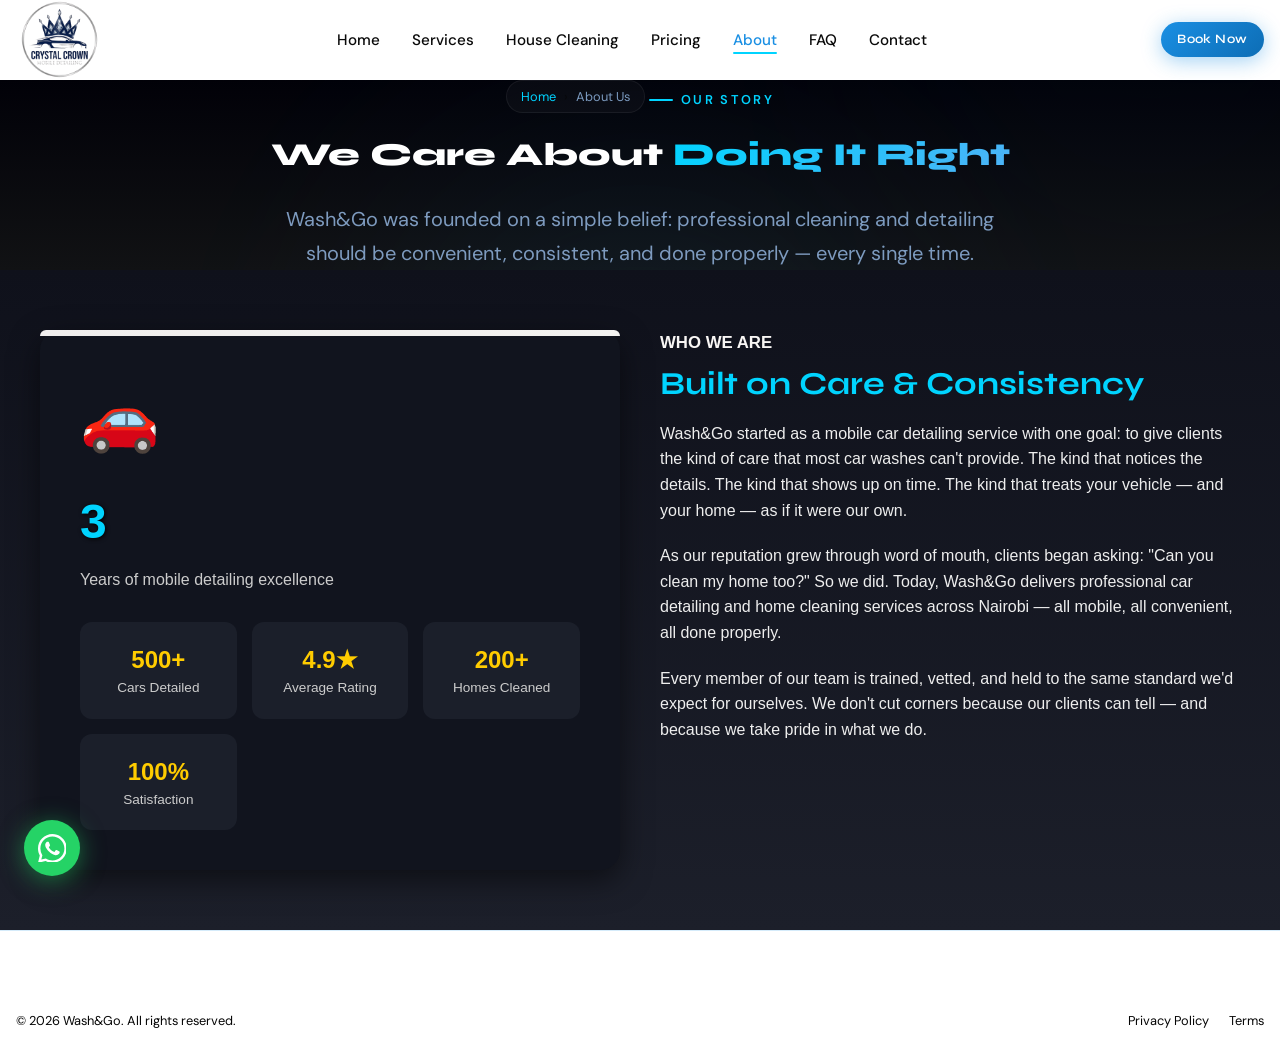
==== commit fb80c8fe: "NEW LANDING PAGE" ====
--- a/about.html
+++ b/about.html
@@ -53,102 +53,47 @@
   </section>
 
   <!-- Story -->
-  <section class="section">
-    <div class="container">
-      <div class="content-split">
-        <div class="reveal reveal--left">
-          <div style="background:var(--clr-surface);border:1px solid var(--clr-border);border-radius:var(--radius-xl);padding:var(--space-10);position:relative;overflow:hidden">
-            <div style="position:absolute;top:0;left:0;right:0;height:4px;background:linear-gradient(90deg,var(--clr-primary),var(--clr-accent))"></div>
-            <div style="font-size:4rem;margin-bottom:var(--space-4)">🚗</div>
-            <div style="font-family:var(--font-display);font-size:var(--fs-4xl);font-weight:var(--fw-black);color:var(--clr-accent);line-height:1;margin-bottom:var(--space-2)">3</div>
-            <div style="font-size:var(--fs-md);color:var(--clr-text-muted);margin-bottom:var(--space-8)">Years of mobile detailing excellence</div>
-            <div style="display:grid;grid-template-columns:1fr 1fr;gap:var(--space-4)">
-              <div style="text-align:center;padding:var(--space-4);background:var(--clr-bg-3);border-radius:var(--radius-md)">
-                <div style="font-family:var(--font-display);font-size:var(--fs-2xl);font-weight:var(--fw-black);color:var(--clr-white)">500+</div>
-                <div style="font-size:var(--fs-xs);color:var(--clr-text-muted)">Cars Detailed</div>
-              </div>
-              <div style="text-align:center;padding:var(--space-4);background:var(--clr-bg-3);border-radius:var(--radius-md)">
-                <div style="font-family:var(--font-display);font-size:var(--fs-2xl);font-weight:var(--fw-black);color:var(--clr-white)">4.9★</div>
-                <div style="font-size:var(--fs-xs);color:var(--clr-text-muted)">Average Rating</div>
-              </div>
-              <div style="text-align:center;padding:var(--space-4);background:var(--clr-bg-3);border-radius:var(--radius-md)">
-                <div style="font-family:var(--font-display);font-size:var(--fs-2xl);font-weight:var(--fw-black);color:var(--clr-white)">200+</div>
-                <div style="font-size:var(--fs-xs);color:var(--clr-text-muted)">Homes Cleaned</div>
-              </div>
-              <div style="text-align:center;padding:var(--space-4);background:var(--clr-bg-3);border-radius:var(--radius-md)">
-                <div style="font-family:var(--font-display);font-size:var(--fs-2xl);font-weight:var(--fw-black);color:var(--clr-white)">100%</div>
-                <div style="font-size:var(--fs-xs);color:var(--clr-text-muted)">Satisfaction</div>
-              </div>
-            </div>
+<!-- Stats Section -->
+<section class="wg-stats-section">
+  <div class="wg-stats-container">
+    <div class="wg-stats-content">
+      <div class="wg-stats-card">
+        <div class="wg-stats-bar"></div>
+        <div class="wg-stats-icon">🚗</div>
+        <div class="wg-stats-number">3</div>
+        <div class="wg-stats-text">Years of mobile detailing excellence</div>
+        <div class="wg-stats-grid">
+          <div class="wg-stats-item">
+            <div class="wg-stats-item-number">500+</div>
+            <div class="wg-stats-item-text">Cars Detailed</div>
+          </div>
+          <div class="wg-stats-item">
+            <div class="wg-stats-item-number">4.9★</div>
+            <div class="wg-stats-item-text">Average Rating</div>
+          </div>
+          <div class="wg-stats-item">
+            <div class="wg-stats-item-number">200+</div>
+            <div class="wg-stats-item-text">Homes Cleaned</div>
+          </div>
+          <div class="wg-stats-item">
+            <div class="wg-stats-item-number">100%</div>
+            <div class="wg-stats-item-text">Satisfaction</div>
           </div>
         </div>
-        <div class="reveal reveal--right">
-          <div class="section-label">Who We Are</div>
-          <h2 class="section-title">Built on <span>Care &amp; Consistency</span></h2>
-          <p style="color:var(--clr-text-muted);line-height:var(--lh-loose);margin-bottom:var(--space-5)">Wash&Go started as a mobile car detailing service with one goal: to give clients the kind of care that most car washes can't provide. The kind that notices the details. The kind that shows up on time. The kind that treats your vehicle — and your home — as if it were our own.</p>
-          <p style="color:var(--clr-text-muted);line-height:var(--lh-loose);margin-bottom:var(--space-5)">As our reputation grew through word of mouth, clients began asking: "Can you clean my home too?" So we did. Today, Wash&Go delivers professional car detailing and home cleaning services across Nairobi — all mobile, all convenient, all done properly.</p>
-          <p style="color:var(--clr-text-muted);line-height:var(--lh-loose)">Every member of our team is trained, vetted, and held to the same standard we'd expect for ourselves. We don't cut corners because our clients can tell — and because we take pride in what we do.</p>
-        </div>
+      </div>
+      <div class="wg-stats-text-content">
+        <div class="wg-stats-label">Who We Are</div>
+        <h2 class="wg-stats-title">Built on <span>Care & Consistency</span></h2>
+        <p>Wash&Go started as a mobile car detailing service with one goal: to give clients the kind of care that most car washes can't provide. The kind that notices the details. The kind that shows up on time. The kind that treats your vehicle — and your home — as if it were our own.</p>
+        <p>As our reputation grew through word of mouth, clients began asking: "Can you clean my home too?" So we did. Today, Wash&Go delivers professional car detailing and home cleaning services across Nairobi — all mobile, all convenient, all done properly.</p>
+        <p>Every member of our team is trained, vetted, and held to the same standard we'd expect for ourselves. We don't cut corners because our clients can tell — and because we take pride in what we do.</p>
       </div>
     </div>
-  </section>
+  </div>
+</section>
 
-  <!-- Values -->
-  <section class="section" style="background:var(--clr-bg-2)">
-    <div class="container">
-      <div class="section-intro text-center">
-        <div class="section-label reveal" style="justify-content:center">Our Values</div>
-        <h2 class="section-title reveal delay-100" style="text-align:center">What We <span>Stand For</span></h2>
-      </div>
-      <div style="display:grid;grid-template-columns:repeat(auto-fit, minmax(min(100%, 18rem), 1fr));gap:var(--space-6)">
-        <div class="card reveal">
-          <div style="font-size:2.5rem;margin-bottom:var(--space-4)">🔍</div>
-          <h3 style="font-size:var(--fs-lg);font-weight:var(--fw-bold);margin-bottom:var(--space-3)">Attention to Detail</h3>
-          <p style="color:var(--clr-text-muted);font-size:var(--fs-sm);line-height:var(--lh-loose)">We don't just clean surfaces — we care about every corner, every crevice, every edge. The difference shows.</p>
-        </div>
-        <div class="card reveal delay-200">
-          <div style="font-size:2.5rem;margin-bottom:var(--space-4)">✅</div>
-          <h3 style="font-size:var(--fs-lg);font-weight:var(--fw-bold);margin-bottom:var(--space-3)">Consistency</h3>
-          <p style="color:var(--clr-text-muted);font-size:var(--fs-sm);line-height:var(--lh-loose)">Every visit is your first visit in terms of our standard. You should always leave with the same feeling of satisfaction.</p>
-        </div>
-        <div class="card reveal delay-400">
-          <div style="font-size:2.5rem;margin-bottom:var(--space-4)">🌿</div>
-          <h3 style="font-size:var(--fs-lg);font-weight:var(--fw-bold);margin-bottom:var(--space-3)">Responsibility</h3>
-          <p style="color:var(--clr-text-muted);font-size:var(--fs-sm);line-height:var(--lh-loose)">We use eco-friendly products and responsible practices. Your health, your family's safety, and the environment matter to us.</p>
-        </div>
-        <div class="card reveal">
-          <div style="font-size:2.5rem;margin-bottom:var(--space-4)">🤝</div>
-          <h3 style="font-size:var(--fs-lg);font-weight:var(--fw-bold);margin-bottom:var(--space-3)">Respect</h3>
-          <p style="color:var(--clr-text-muted);font-size:var(--fs-sm);line-height:var(--lh-loose)">We treat your vehicle and home with the same care and respect we would our own. Trust is earned through every action.</p>
-        </div>
-        <div class="card reveal delay-200">
-          <div style="font-size:2.5rem;margin-bottom:var(--space-4)">⚡</div>
-          <h3 style="font-size:var(--fs-lg);font-weight:var(--fw-bold);margin-bottom:var(--space-3)">Reliability</h3>
-          <p style="color:var(--clr-text-muted);font-size:var(--fs-sm);line-height:var(--lh-loose)">We arrive on time, every time. If something ever changes, we communicate — always. Your schedule is important to us.</p>
-        </div>
-        <div class="card reveal delay-400">
-          <div style="font-size:2.5rem;margin-bottom:var(--space-4)">💎</div>
-          <h3 style="font-size:var(--fs-lg);font-weight:var(--fw-bold);margin-bottom:var(--space-3)">Quality Always</h3>
-          <p style="color:var(--clr-text-muted);font-size:var(--fs-sm);line-height:var(--lh-loose)">We use professional-grade tools and products because the job deserves them. Good enough isn't good enough for us.</p>
-        </div>
-      </div>
-    </div>
-  </section>
 
-  <!-- CTA -->
-  <section class="section--sm">
-    <div class="container container--narrow">
-      <div class="cta-banner reveal">
-        <h2 class="cta-banner__title">Ready to Experience the <span class="gradient-text">Wash&Go</span> Difference?</h2>
-        <p class="cta-banner__subtitle">Book your first appointment today.</p>
-        <div class="cta-banner__actions">
-          <a href="booking.html" class="btn btn--accent btn--lg">Book Now</a>
-          <a href="contact.html" class="btn btn--ghost btn--lg">Get in Touch</a>
-        </div>
-      </div>
-    </div>
-  </section>
-</main>
+
 
 <footer class="footer" role="contentinfo">
   <div class="container">
--- a/globals.css
+++ b/globals.css
@@ -18,7 +18,7 @@
 
   /* Neutrals */
   --clr-bg:             white;
-  --clr-bg-2:           #eaedf3;
+  --clr-bg-2:           #000000;
   --clr-bg-3:           #fbfcff;
   --clr-surface:        #020202;
   --clr-surface-2:      #030303;
@@ -26,7 +26,7 @@
   --clr-border-light:   rgba(255, 255, 255, 0.07);
 
   /* Text */
-  --clr-text:           #e8f0fe;
+  --clr-text:           #0a0a0a;
   --clr-text-muted:     #7e9bbf;
   --clr-text-faint:     #050505;
   --clr-white:          #ffffff;
@@ -598,24 +598,23 @@
   width: 100%;
 }
 
-/* Default logo size */
+
 .nav__logo-img {
   height: 87px;
   width: auto;
   object-fit: contain;
 }
 
-/* Smaller screens (phones) */
+
 @media (max-width: 480px) {
   .nav__logo-img {
-    height: 60px; /* smaller for phones */
+    height: 60px; 
   }
 }
 
-/* Very small screens (smaller Androids like Tecnos) */
 @media (max-width: 360px) {
   .nav__logo-img {
-    height: 50px; /* even smaller */
+    height: 50px; 
   }
 }
 
@@ -658,7 +657,7 @@
 .nav__link.is-active::after {
   transform: scaleX(1);
 }
-/* Dropdown */
+
 .nav__dropdown {
   position: relative;
 }
@@ -674,7 +673,7 @@
   padding: 0.6rem;
 
   /* Clean solid dark surface */
-  background: white; /* deep clean dark */
+  background: #1a8fe3; /* deep clean dark */
   border: 1px solid #1f232b;
 
   border-radius: 14px;
@@ -1046,11 +1045,10 @@
   font-size: var(--fs-xs);
   color: var(--clr-text-faint);
 }
-
-/* ─── Pricing Cards ──────────────────────────────────────────── */
+/* ─── Pricing Cards / Forms ──────────────────────────────────── */
 .pricing-card {
-  background: var(--clr-surface);
-  border: 1px solid var(--clr-border);
+  background: #000000; /* solid black background */
+  border: 1px solid #333; /* subtle border for contrast */
   border-radius: var(--radius-lg);
   padding: var(--space-8);
   display: flex;
@@ -1058,11 +1056,12 @@
   gap: var(--space-5);
   transition: transform var(--dur-base) var(--ease-out), box-shadow var(--dur-base);
   position: relative;
+  color: #ffffff; /* all text white by default */
 }
 
 .pricing-card--popular {
   border-color: var(--clr-primary);
-  box-shadow: var(--shadow-blue);
+  box-shadow: 0 8px 20px rgba(26, 143, 227, 0.4);
 }
 
 .pricing-card__popular-badge {
@@ -1071,7 +1070,7 @@
   left: 50%;
   transform: translateX(-50%);
   background: linear-gradient(90deg, var(--clr-primary), var(--clr-accent));
-  color: var(--clr-white);
+  color: #ffffff;
   font-size: var(--fs-xs);
   font-weight: var(--fw-semi);
   padding: var(--space-1) var(--space-5);
@@ -1082,45 +1081,46 @@
 }
 
 .pricing-card:hover {
-  transform: translateY(-4px);
-  box-shadow: var(--shadow-blue);
+  transform: translateY(-6px);
+  box-shadow: 0 12px 30px rgba(26, 143, 227, 0.5);
 }
 
 .pricing-card__name {
   font-size: var(--fs-md);
   font-weight: var(--fw-bold);
-  color: var(--clr-white);
+  color: #ffffff; /* service name white */
 }
 
 .pricing-card__price {
   display: flex;
   align-items: baseline;
-  gap: var(--space-1);
+  gap: var(--space-2);
 }
 
 .pricing-card__amount {
   font-family: var(--font-display);
-  font-size: var(--fs-3xl);
+  font-size: 2.25rem;
   font-weight: var(--fw-black);
-  color: var(--clr-white);
+  color: var(--clr-accent); /* keep price highlighted */
   line-height: 1;
 }
 
 .pricing-card__currency {
   font-size: var(--fs-md);
-  color: var(--clr-text-muted);
+  color: var(--clr-text-muted); /* lighter for currency */
   align-self: flex-start;
   margin-top: var(--space-2);
 }
 
 .pricing-card__period {
   font-size: var(--fs-sm);
-  color: var(--clr-text-muted);
+  color: #ffffff; /* make duration visible */
 }
 
 .pricing-card__divider {
   height: 1px;
-  background: var(--clr-border-light);
+  background: #333; /* subtle divider */
+  margin: var(--space-4) 0;
 }
 
 .pricing-card__features {
@@ -1135,13 +1135,82 @@
   align-items: flex-start;
   gap: var(--space-3);
   font-size: var(--fs-sm);
-  color: var(--clr-text-muted);
+  color: #ffffff; /* features text white */
 }
 
 .pricing-card__feature-icon {
-  color: var(--clr-accent);
+  color: var(--clr-primary); /* icon accent */
   flex-shrink: 0;
   margin-top: 2px;
+}
+
+
+
+/* ─── Car Detailing Table ─────────────────────────────────────── */
+.section table {
+  width: 100%;
+  border-collapse: separate;
+  border-spacing: 0;
+  font-size: var(--fs-sm);
+  background: #000000; /* black table background */
+  color: #ffffff; /* default text white */
+}
+
+.section table thead tr {
+  background: #111111; /* slightly lighter header */
+}
+
+.section table thead th {
+  color: #ffffff !important; /* white header text */
+  font-weight: var(--fw-semi);
+  border-bottom: 1px solid #333;
+  padding: var(--space-4) var(--space-6);
+}
+
+.section table tbody tr {
+  border-bottom: 1px solid #333;
+}
+
+.section table tbody tr td {
+  padding: var(--space-4) var(--space-6);
+  color: var(--clr-accent) !important; /* force white for normal text */
+}
+
+.section table tbody tr td:nth-child(2),
+.section table tbody tr td:nth-child(2) {
+  color: var(--clr-accent) !important; /* highlight price column (Hatchback/Sedan) */
+}
+
+.section table tbody tr td:nth-child(3),
+.section table tbody tr td:nth-child(4),
+.section table tbody tr td:nth-child(5) {
+  color: #110c0c !important; /* other text white, can adjust if needed */
+}
+
+.section table tbody tr td a.btn {
+  background: var(--clr-primary);
+  color: #ffffff;
+}
+
+.section table tbody tr:nth-child(even) {
+  background: #111111; /* subtle alternating row color */
+}
+
+.section table tbody tr:nth-child(odd) {
+  background: #000000;
+}
+
+.section div[style*="background:var(--clr-surface)"] {
+  background: #111 !important; /* vehicle note box black */
+  border: 1px solid #333 !important;
+}
+
+.section div[style*="color:var(--clr-text-muted)"] {
+  color: #ffffff !important; /* note text white */
+}
+
+.section p {
+  color: #ffffff !important;
 }
 
 /* ─── FAQ Accordion ──────────────────────────────────────────── */
@@ -1218,47 +1287,115 @@
   line-height: var(--lh-loose);
 }
 
-/* ─── CTA Banner ─────────────────────────────────────────────── */
-.cta-banner {
-background-color: white; 
-
-  padding: var(--space-16) var(--space-12);
+/* ─────────────────────────────────────────────
+   CTA Section With Phone Mockup
+───────────────────────────────────────────── */
+
+.section--cta-phone {
+  padding: var(--space-16) var(--space-6);
+  background: #ffffff;
+}
+
+.section--cta-phone .cta-phone__wrapper {
+  display: flex;
+  flex-direction: column; /* Mobile first */
+  align-items: center;
+  justify-content: center;
+  gap: 40px;
   text-align: center;
-  position: relative;
-  overflow: hidden;
-}
-
-.cta-banner::before {
-  content: '';
-  position: absolute;
-  inset: 0;
-  background: radial-gradient(ellipse at center, rgba(0,212,255,0.12) 0%, transparent 65%);
-}
-
-.cta-banner > * { position: relative; z-index: 1; }
-
-.cta-banner__title {
-  font-size: var(--fs-2xl);
-  font-weight: var(--fw-black);
-  margin-bottom: var(--space-4);
+}
+
+/* Text Area */
+.cta-phone__text {
+  max-width: 520px;
+}
+
+.section--cta-phone .cta-banner__title {
+  font-size: 38px;
+  line-height: 1.2;
+  margin-bottom: 16px;
   color: #000;
 }
 
-.cta-banner__subtitle {
-  font-size: var(--fs-md);
-color: #000;
-  margin-bottom: var(--space-8);
-}
-
+.section--cta-phone .cta-banner__subtitle {
+  font-size: 16px;
+  color: #444;
+  margin-bottom: 24px;
+}
+
+/* Buttons */
 .cta-banner__actions {
   display: flex;
+  gap: 14px;
+  justify-content: center;
   flex-wrap: wrap;
-  gap: var(--space-4);
+}
+
+.cta-banner__actions .btn {
+  padding: 10px 22px;   /* smaller buttons */
+  font-size: 14px;
+  border-radius: 6px;
+  transition: all 0.3s ease;
+}
+
+/* Optional subtle hover */
+.cta-banner__actions .btn:hover {
+  transform: translateY(-2px);
+}
+
+/* Phone Mockup */
+.cta-phone__mockup {
+  display: flex;
   justify-content: center;
-}
-
-
-
+  align-items: center;
+}
+
+.phone-mockup__img {
+  max-width: 360px;   /* reduced from 450px */
+  width: 100%;
+  height: auto;
+  transition: transform 0.3s ease, box-shadow 0.3s ease;
+}
+
+.phone-mockup__img:hover {
+  transform: translateY(-6px);
+  box-shadow: 0 15px 40px rgba(0, 0, 0, 0.08);
+}
+
+/* ─────────────────────────────────────────────
+   Desktop Layout
+───────────────────────────────────────────── */
+
+@media (min-width: 992px) {
+  .section--cta-phone .cta-phone__wrapper {
+    flex-direction: row;
+    text-align: left;
+  }
+
+  .cta-banner__actions {
+    justify-content: flex-start;
+  }
+
+  .cta-phone__text {
+    flex: 1;
+  }
+
+  .cta-phone__mockup {
+    flex: 1;
+  }
+}
+/* Desktop: text left, phone right */
+@media (min-width: 992px) {
+  .section--cta-phone .cta-phone__wrapper {
+    flex-direction: row;
+    justify-content: space-between;
+    align-items: center;
+  }
+
+  .section--cta-phone .cta-banner {
+    text-align: left;
+  }
+}
 /* ─── Footer ─────────────────────────────────────────────────── */
 .footer {
   background: white;
@@ -1390,67 +1527,86 @@
 }
 
 .footer__legal-link:hover { color: var(--clr-text-muted); }
-/* ─── Page Hero (inner pages) ────────────────────────────────── */
+/* ─── Page Hero (Inner Pages Refined) ───────────────────────── */
+
 .page-hero {
-  padding: calc(var(--nav-height) + var(--space-16)) 0 var(--space-16);
+  padding: calc(var(--nav-height) + var(--space-18)) 0 var(--space-18);
   text-align: center;
   position: relative;
+  margin-top: 80px;
   overflow: hidden;
-}
-
-/* Main glow */
+  background: linear-gradient(180deg, #010108 0%, #111214 100%);
+}
+
+/* Main top glow */
 .page-hero::before {
   content: '';
   position: absolute;
-  width: 55vw;
-  height: 55vw;
-  border-radius: var(--radius-full);
-  background: radial-gradient(circle, #030303, #4b4b4d, transparent 70%);
+  width: 60vw;
+  height: 60vw;
+  border-radius: 50%;
+  background: radial-gradient(circle at center,
+    rgba(26,143,227,0.35) 0%,
+    rgba(26,143,227,0.15) 35%,
+    transparent 70%);
   filter: blur(120px);
-  opacity: 0.25;
-  top: -25%;
+  opacity: 0.35;
+  top: -30%;
   left: 50%;
   transform: translateX(-50%);
   pointer-events: none;
 }
 
-/* Second glow */
+/* Bottom accent glow */
 .page-hero::after {
   content: '';
   position: absolute;
-  width: 45vw;
-  height: 45vw;
-  border-radius: var(--radius-full);
-  background: radial-gradient(circle, #131414, #1a8fe3, transparent 70%);
+  width: 50vw;
+  height: 50vw;
+  border-radius: 50%;
+  background: radial-gradient(circle at center,
+    rgba(26,143,227,0.25) 0%,
+    transparent 70%);
   filter: blur(140px);
-  opacity: 0.18;
-  bottom: -30%;
-  right: -10%;
+  opacity: 0.25;
+  bottom: -35%;
+  right: -15%;
   pointer-events: none;
 }
 
 /* Breadcrumb */
 .page-hero__breadcrumb {
-  display: flex;
+  display: inline-flex;
   align-items: center;
   gap: var(--space-2);
   justify-content: center;
   font-size: var(--fs-xs);
   color: var(--clr-text-muted);
-  margin-bottom: var(--space-5);
-}
-
+  margin-bottom: var(--space-6);
+  padding: 6px 14px;
+  border-radius: 50px;
+  background: rgba(255,255,255,0.03);
+  border: 1px solid rgba(255,255,255,0.06);
+}
+
+/* Breadcrumb links */
 .page-hero__breadcrumb a {
-  transition: color var(--dur-fast);
+  color: var(--clr-accent);
+  text-decoration: none;
+  transition: opacity var(--dur-fast), color var(--dur-fast);
 }
 
 .page-hero__breadcrumb a:hover {
-  color: #6d5dfc;
-}
-
+  opacity: 0.7;
+}
+
+/* Separator */
 .page-hero__breadcrumb-sep {
   color: var(--clr-text-faint);
-}
+  opacity: 0.6;
+}
+
+
 /* ─── Divider ────────────────────────────────────────────────── */
 .divider {
   height: 1px;
@@ -1738,740 +1894,247 @@
   grid-template-columns: 1fr 1fr;
 }
 
-/* ─── Service Detail Cards (from services.html) ───────────────── */
-.service-detail-card {
-  background: var(--clr-surface);
-  border: 1px solid var(--clr-border);
-  border-radius: var(--radius-xl);
-  overflow: hidden;
-  transition: transform var(--dur-base) var(--ease-out), box-shadow var(--dur-base);
-}
-
-.service-detail-card:hover { transform: translateY(-4px); box-shadow: var(--shadow-blue); }
-
-.service-detail-card__header {
-  padding: var(--space-8);
-  background: linear-gradient(135deg, var(--clr-bg-3), var(--clr-surface));
-  border-bottom: 1px solid var(--clr-border);
-}
-
-.service-detail-card__body { padding: var(--space-8); }
-
-.service-detail-card__includes {
-  display: flex;
-  flex-direction: column;
-  gap: var(--space-2);
-  margin-top: var(--space-5);
-}
-
-.service-detail-card__includes li {
-  display: flex;
-  align-items: center;
-  gap: var(--space-3);
-  font-size: var(--fs-sm);
-  color: var(--clr-text-muted);
-}
-
-.service-detail-card__includes li::before {
-  content: '✓';
-  color: var(--clr-accent);
-  font-weight: var(--fw-bold);
-  flex-shrink: 0;
-}
-
-/* ─── Room Grid & Cards (from house-cleaning.html) ────────────── */
-.room-grid {
-  display: grid;
-  grid-template-columns: repeat(auto-fit, minmax(min(100%, 14rem), 1fr));
-  gap: var(--space-4);
-}
-
-.room-card {
-  background: var(--clr-surface);
-  border: 1px solid var(--clr-border);
-  border-radius: var(--radius-md);
-  padding: var(--space-5);
-  text-align: center;
-  transition: transform var(--dur-base) var(--ease-out), border-color var(--dur-base);
-}
-
-.room-card:hover { transform: translateY(-4px); border-color: rgba(26,143,227,0.3); }
-.room-card__icon { font-size: 2.5rem; margin-bottom: var(--space-3); }
-.room-card__name { font-weight: var(--fw-semi); color: var(--clr-white); font-size: var(--fs-sm); }
-
-/* ─── Minimal Footer ─────────────────────────────────────────── */
-.footer--minimal {
-  padding-block: var(--space-8);
-  border-top: none;
-}
-
-.footer--minimal .footer__bottom {
-  padding-top: 0;
-  border-top: none;
-}
-
-/* ─── Responsive: Page Grids ─────────────────────────────────── */
-@media (max-width: 1024px) {
-  .page-grid--form,
-  .page-grid--contact { grid-template-columns: 1fr; }
-}
-
-@media (max-width: 768px) {
-  .content-split { grid-template-columns: 1fr; gap: var(--space-8); }
-  .card-split    { grid-template-columns: 1fr; }
-}
+
+/* SERVICE DETAIL CARD */
+.service-detail-card{background:#0c0c0c;border:1px solid #1a8fe3;border-radius:var(--radius-xl);overflow:hidden;transition:transform var(--dur-base) var(--ease-out),box-shadow var(--dur-base);color:#fff;display:flex;flex-direction:column;}
+.service-detail-card:hover{transform:translateY(-6px);box-shadow:0 15px 40px rgba(26,143,227,.35);}
+.service-detail-card__header{padding:var(--space-8);background:linear-gradient(135deg,#0c0c0c,#151515);border-bottom:1px solid rgba(26,143,227,.4);}
+.service-detail-card__header>div{display:flex;align-items:flex-start;justify-content:space-between;gap:var(--space-6);flex-wrap:wrap;}
+.service-detail-card__header h2{font-size:1.4rem;margin:0;}
+.service-detail-card__header p{margin-top:6px;font-size:.9rem;color:#bfc9d4;}
+.service-detail-card__body{padding:var(--space-8);flex-grow:1;}
+.service-detail-card__includes{display:flex;flex-direction:column;gap:var(--space-2);margin-top:var(--space-5);padding-left:0;list-style:none;}
+.service-detail-card__includes li{display:flex;align-items:flex-start;gap:var(--space-3);font-size:.9rem;color:#e6edf3;line-height:1.6;}
+.service-detail-card__includes li::before{content:"✓";color:#1a8fe3;font-weight:bold;margin-top:2px;flex-shrink:0;}
+.price-container{font-family:var(--font-display);font-size:1.6rem;font-weight:var(--fw-black);color:#1a8fe3;text-align:right;flex-shrink:0;}
+.price-subtext{font-size:.75rem;color:#8fbdf0;margin-top:4px;}
+.service-detail-card .btn{margin-top:var(--space-6);}
+@media(max-width:700px){.service-detail-card__header>div{flex-direction:column;align-items:flex-start}.price-container{text-align:left;font-size:1.3rem;margin-top:8px}}
+
+/* BADGES */
+.badge--primary{background:#1a8fe3;color:#fff;}
+.badge--accent{background:#0fc0ff;color:#000;}
+.badge--success{background:#12dd12;color:#000;}
+
+/* ROOM GRID */
+.room-grid{display:grid;grid-template-columns:repeat(auto-fit,minmax(min(100%,14rem),1fr));gap:var(--space-4);}
+.room-card{background:var(--clr-surface);border:1px solid var(--clr-border);border-radius:var(--radius-md);padding:var(--space-5);text-align:center;transition:transform var(--dur-base) var(--ease-out),border-color var(--dur-base);}
+.room-card:hover{transform:translateY(-4px);border-color:rgba(26,143,227,.3);}
+.room-card__icon{font-size:2.5rem;margin-bottom:var(--space-3);}
+.room-card__name{font-weight:var(--fw-semi);color:var(--clr-white);font-size:var(--fs-sm);}
+
+/* FOOTER */
+.footer--minimal{padding-block:var(--space-8);border-top:none;}
+.footer--minimal .footer__bottom{padding-top:0;border-top:none;}
+
+/* RESPONSIVE GRIDS */
+@media(max-width:1024px){.page-grid--form,.page-grid--contact{grid-template-columns:1fr}}
+@media(max-width:768px){.content-split{grid-template-columns:1fr;gap:var(--space-8)}.card-split{grid-template-columns:1fr}}
+
 
 /* HERO GRID */
-.hero-grid{
-  display:grid;
-  grid-template-columns:2fr 1fr;
-  gap:20px;
-  height:90vh;
-margin-top: var(--nav-height);
-  overflow:hidden;
-  position:relative;
-}
-@media (max-width: 768px) {
-  body {
-    padding-top: 4rem; /* matches your mobile nav height */
-  }
-
-  .hero-grid {
-    height: auto;
-  }
-}
-.left-video{
+.hero-grid{display:grid;grid-template-columns:2fr 1fr;gap:20px;height:90vh;margin-top:90px;overflow:hidden;position:relative;}
+.left-video{position:relative;width:100%;aspect-ratio:14/9;overflow:hidden;clip-path:polygon(0 0,100% 0,85% 100%,0% 100%);}
+.left-video video{width:100%;height:100%;object-fit:cover;}
+.right-grid{display:grid;grid-template-rows:1fr 1fr;gap:15px;}
+
+@media(max-width:768px){
+  body{padding-top:4rem;}
+  .hero-grid{display:flex;flex-direction:column;height:auto;gap:20px;margin-top:5px;}
+  .left-video{aspect-ratio:auto;height:550px;clip-path:polygon(0 0,100% 0,85% 100%,0% 100%);}
+  .left-video video{height:100%;object-fit:cover;}
+  .right-grid{grid-template-rows:auto auto;gap:15px;}
+  .top-video video,.bottom-video video{width:100%;height:250px;object-fit:cover;}
+}
+
+
+/* HERO CONTENT */
+.hero-content{position:absolute;top:21%;left:10%;text-align:left;z-index:2;}
+.hero-content h1 .detailing{color:#e3b41a;}
+.hero-content h1{font-size:64px;text-transform:uppercase;letter-spacing:3px;font-weight:900;color:#fff;mix-blend-mode:difference;}
+.hero-content p{margin-top:20px;font-size:20px;color:#fff;mix-blend-mode:difference;}
+@media(max-width:900px){.hero-content h1{font-size:36px}.hero-content p{font-size:16px}}
+
+/* VEHICLE SELECTION */
+.vehicle-selection-section{position:relative;color:black;padding:80px 15px;background-size:cover;background-position:center;background-repeat:no-repeat;}
+.vehicle-selection{max-width:1200px;margin:0 auto;text-align:center;}
+.vs-heading{font-size:48px;font-weight:700;margin-bottom:40px;text-transform:uppercase;letter-spacing:2px;color:black;}
+.vs-vehicle-types{display:flex;gap:15px;justify-content:center;flex-wrap:wrap;margin-bottom:40px;}
+.vs-vehicle-types button{padding:10px 20px;border-radius:12px;border:none;background:black;color:white;font-weight:600;cursor:pointer;transition:all .3s;display:flex;align-items:center;justify-content:center;}
+.vs-vehicle-types button:hover{transform:scale(1.05);background:#333;}
+.vs-image-wrapper{position:relative;margin:0 auto 30px;display:flex;justify-content:center;}
+.vs-image-wrapper img{width:100%;max-width:750px;height:auto;}
+.vs-image-book-btn{position:absolute;bottom:20px;left:50%;transform:translateX(-50%);padding:12px 30px;background:#e3b41a;color:#000;font-weight:700;border-radius:12px;text-decoration:none;transition:all .3s;}
+.vs-image-book-btn:hover{background:#d4a50f;transform:translateX(-50%) scale(1.05);}
+.vs-nav-buttons{display:flex;gap:15px;justify-content:center;margin-top:20px;}
+.vs-nav-buttons button{padding:8px 16px;border-radius:10px;border:none;background:black;color:white;font-weight:600;cursor:pointer;transition:all .3s;}
+.vs-nav-buttons button:hover{background:#333;}
+@media(max-width:768px){.vs-heading{font-size:32px;margin-bottom:30px}.vs-vehicle-types{flex-direction:row;gap:10px;flex-wrap:wrap;justify-content:center}.vs-vehicle-types button{width:auto;font-size:14px;padding:8px 16px}.vs-image-wrapper img{width:90%;max-width:450px}.vs-image-book-btn{padding:10px 25px;font-size:16px}.vs-nav-buttons{flex-direction:row;gap:10px;justify-content:center}.vs-nav-buttons button{width:auto;padding:8px 16px;font-size:14px}}
+
+/* CHOOSE US SECTION */
+.choose-us-section{padding:40px 20px;text-align:center;}
+.section-title{font-size:32px;margin-bottom:30px;}
+.content-wrapper{display:flex;justify-content:center;align-items:flex-start;gap:20px;flex-wrap:wrap;}
+.features-left,.features-right{display:flex;flex-direction:column;gap:15px;max-width:290px;}
+.feature-card{background:#1a8fe3;color:#fff;padding:15px;text-align:left;border-radius:8px;}
+.center-image{flex:1;display:flex;justify-content:center;align-items:center;}
+.center-image img{width:100%;max-width:450px;height:auto;margin-top:10px;}
+@media(max-width:700px){.content-wrapper{flex-direction:column;align-items:center}.features-left,.features-right{max-width:100%;align-items:center}.feature-card{text-align:center}.center-image img{max-width:80%;margin-top:20px}}
+
+/* BUTTONS */
+.button{display:inline-flex;align-items:center;justify-content:center;text-align:center;cursor:pointer;background:transparent;filter:url(#handDrawnNoise);user-select:none;font-family:"Courier New",monospace;font-size:1.5rem;font-weight:bold;padding:1em;border-width:0;border-radius:2rem;box-shadow:#33333366 4px 4px 0 1px;margin-left:10%;position:relative;animation:idle 1s infinite ease-in-out;}
+.highlight{position:absolute;top:0;left:0;width:100%;height:100%;fill:rgba(255,225,0,.5);stroke:rgba(255,225,0,.5);stroke-width:10;stroke-linecap:round;pointer-events:none;stroke-dasharray:1000;stroke-dashoffset:0;transition:stroke-dashoffset .5s ease-in-out;}
+.button-cosm{fill:#33333366;transition:.3s ease-out;scale:.5;position:absolute;translate:calc(-100% + 24px) 1.5rem;}
+.button:hover{font-weight:bold;border-width:0;border-radius:2rem;rotate:-2.5deg;animation:hover 2.5s infinite ease-in-out;}
+.button:hover .highlight{stroke-dashoffset:0;}
+.button:active .highlight{stroke-dashoffset:1000;animation:highlight 5s infinite,col .5s forwards;stroke:#bc4e2666;}
+@keyframes col{0%{stroke:rgba(255,225,0,.5)}100%{stroke:#1c98eb66}}
+@keyframes highlight{0%{stroke-dashoffset:0}25%{stroke-dashoffset:1000}50%{stroke-dashoffset:1000}100%{stroke-dashoffset:0}}
+@keyframes hover{0%{rotate:0deg;filter:url(#handDrawnNoise);translate:0 0}25%{rotate:-1deg;filter:url(#handDrawnNoise2);translate:0 -2px}50%{rotate:0deg;filter:url(#handDrawnNoise);translate:0 2px}75%{rotate:-1deg;filter:url(#handDrawnNoise2);translate:0 -2px}100%{rotate:0deg;filter:url(#handDrawnNoise);translate:0 0}}
+.button:hover .button-cosm{rotate:-15deg;translate:calc(-100% + 22px) 1.9rem;}
+.button:active .button-cosm{fill:#333333f1;rotate:-135deg;translate:calc(-100% + 55px) 1.6rem;animation:none;}
+.button:active{font-weight:bold;border-width:0;border-radius:2rem;box-shadow:inset #333333f1 4px 4px 0 1px;rotate:-2.5deg;animation:active 1s infinite ease-in-out;}
+@keyframes active{0%{filter:url(#handDrawnNoiset);translate:0 -1px}25%{rotate:-3deg}50%{filter:url(#handDrawnNoiset2);translate:0 1px}66%{rotate:1.5deg}100%{filter:url(#handDrawnNoiset);translate:0 -1px}}
+
+/* BEFORE & AFTER SECTION */
+.ba-section{padding:60px 20px;text-align:center;background:#fff;border-radius:20px;margin:20px auto;max-width:1200px;}
+.ba-section h2{margin-bottom:40px;color:#070707;font-size:36px;font-weight:700;letter-spacing:1px;text-transform:uppercase;}
+.ba-container{display:flex;justify-content:center;gap:20px;flex-wrap:wrap;}
+.ba-container img{width:48%;max-width:550px;height:auto;display:block;border-radius:15px;box-shadow:0 5px 20px rgba(0,0,0,.15);transition:transform .5s ease,box-shadow .5s ease;cursor:pointer;}
+.ba-container img:hover{transform:scale(1.05);box-shadow:0 10px 30px rgba(0,0,0,.25);}
+@media(max-width:768px){.ba-container{flex-direction:column!important;align-items:center!important;gap:30px!important}.ba-container img{width:95%!important;max-width:500px!important}.ba-section h2{font-size:28px}}
+
+
+
+
+/* ===============================
+   Stats Section - Creative
+   =============================== */
+.wg-stats-section {
+  padding: 60px 20px;
+  background: linear-gradient(180deg, #0f111b, #1c1f2a);
+  font-family: 'Poppins', sans-serif;
+  color: #f5f5f5;
+}
+
+.wg-stats-container {
+  max-width: 1200px;
+  margin: 0 auto;
+}
+
+.wg-stats-content {
+  display: flex;
+  flex-wrap: wrap;
+  gap: 40px;
+  align-items: flex-start;
+}
+
+.wg-stats-card {
+  background: #11141e;
+  border-radius: 20px;
+  padding: 40px;
   position: relative;
-  width: 100%;
-  aspect-ratio: 14/ 9;   /* keeps video natural */
-  overflow: hidden;
-  clip-path: polygon(0 0, 100% 0, 85% 100%, 0% 100%);
-}
-
-.left-video video{
-  width: 100%;
-  height: 100%;
-  object-fit: cover;
-}
-
-@media (max-width: 768px){
-
-  .left-video{
-    aspect-ratio: auto;
-    height: 700px;
-    clip-path: polygon(0 0, 100% 0, 85% 100%, 0% 100%);
-  }
-
-  .left-video video{
-    height: 100%;
-    object-fit: cover;
-  }
-
-}
-
-
-
-.left-video:hover video{
-  transform:scale(1.1) rotate(1deg);
-}
-
-.right-grid{
-  display:grid;
-  grid-template-rows:1fr 1fr;
-  gap:15px;
-}
-
-.top-video video{
-  width:100%;
-  height:63%;
-  object-fit:cover;
-  transition:0.5s ease;
-}
-
-.top-video:hover video{
-  transform:scale(1.05);
-}
-
-.bottom-images{
-  display:grid;
-  grid-template-columns:1fr;
-}
-
-.bottom-images img{
-  width:100%;
-  height:100%;
-  object-fit:cover;
-  transition:0.5s ease;
-}
-
-.bottom-images img:hover{
-  transform:scale(1.1);
-}
-.left-video {
-  position: relative; /* make this the parent positioning context */
-}
-
-.hero-content {
-  position: absolute;
-  top: 21%;            /* adjust vertically inside the video */
-  left: 10%;           /* adjust horizontally inside the video */
-  transform: none;     /* no need to translate since we're positioning inside the video */
-  text-align: left;    /* align text to the left */
-  z-index: 2;          /* ensure it appears above the video */
-}
-
-/* New style for DETAILING */
-.hero-content h1 .detailing {
-  color: #e3b41a;  /* example: bright blue, can change to any color */
-}
-
-.hero-content h1 {
-  font-size: 64px;
-  text-transform: uppercase;
-  letter-spacing: 3px;
-  font-weight: 900;
-  color: white;
-  mix-blend-mode: difference;
-}
-
-.hero-content p {
-  margin-top: 20px;
-  font-size: 20px;
-  color: white;
-  mix-blend-mode: difference;
-}
-@media(max-width:900px){
-
-  .top-bar{
-    flex-direction:column;
-    gap:5px;
-    text-align:center;
-  }
-
-  .nav-links{
-    display:none;
-    position:absolute;
-    top:100%;
-    left:0;
-    width:100%;
-    background:#000;
-    flex-direction:column;
-    align-items:center;
-    padding:30px 0;
-    gap:25px;
-  }
-
-  .nav-links.active{
-    display:flex;
-  }
-
-  .nav-links a{
-    transform:none;
-  }
-
-  .nav-links a span{
-    transform:none;
-  }
-
-  .burger{
-    display:flex;
-  }
-
-  .hero-grid{
-    grid-template-columns:1fr;
-    height:auto;
-    margin-top:-100px;
-    padding:0 20px;
-  }
-
-  .hero-content h1{
-    font-size:36px;
-  }
-@media (max-width: 480px) { /* iPhones, small Androids */
-  .hero-content h1 {
-    font-size: 36px; /* shrink the main heading */
-  }
-
-  .hero-content h1 .detailing {
-    font-size: 28px; /* specifically shrink "DETAILING" */
-  }
-}
-
-@media (max-width: 360px) { /* very small phones like some Tecnos */
-  .hero-content h1 {
-    font-size: 32px;
-  }
-
-  .hero-content h1 .detailing {
-    font-size: 24px;
-  }
-}
-  .header h1{
-    font-size:26px;
-    text-align:center;
-  }
-
-  .vehicle-types{
-    gap:10px;
-  }
-
-  .vehicle-types button{
-    padding:8px 15px;
-    font-size:14px;
-  }
-
-  .nav-buttons {
-    display: flex;
-    flex-direction: column;
-    align-items: center;
-    gap: 10px;
-    margin-top: 20px;
-    z-index: 10; /* make sure buttons are on top */
-}
-
-.nav-buttons button {
-    width: 100%;
-    max-width: 250px;
-    background-color: #1a8fe3; /* make sure this is not overridden */
-    color: #be1b1b; /* text color */
-    border: none;
-    padding: 12px 25px;
-    font-size: 16px;
-    font-weight: 600;
-    border-radius: 8px;
-    cursor: pointer;
-    transition: all 0.3s ease;
-    box-shadow: 0 4px 6px rgba(0,0,0,0.1);
-    pointer-events: auto; /* ensure it can be clicked */
-}
-
-.nav-buttons button:hover {
-    background-color: #dd1212;
-    color: #1a8fe3;
-    transform: scale(1.05) skewX(-10deg);
-    box-shadow: 0 6px 10px rgba(0,0,0,0.15);
-}
-
-.nav-buttons button:active {
-    transform: scale(0.95);
-    box-shadow: 0 3px 5px rgba(0,0,0,0.2);
-}
-  .modal-content{
-    margin:20% auto;
-    padding:20px;
-  }
-}
-@media (max-width: 700px) {
-  .header {
-    padding-top: 5px !important;   /* very tight */
-    margin-top: -500px !important;      /* remove extra space */
-  }
-
-  body {
-    padding-top: 0 !important;     /* remove any extra top padding */
-  }
-}
-/* VEHICLE SECTION */
-.header{
-    padding:40px 20px;
-    max-width:1200px;      
-    margin:0 auto;        
-    text-align:center;   
-    
-}
-
-
-.header h1{
-    font-size:40px;
-    margin-bottom:20px;
-}
-
-.vehicle-types{
-    display:flex;
-    justify-content:center;
-    gap:20px;
-    margin-bottom:30px;
-    flex-wrap:wrap;
-}
-
-.vehicle-types button{
-    padding:10px 25px;
-    border-radius:30px;
-    border:none;
-    cursor:pointer;
-    font-weight:600;
-    background:#222;
-    color:#fff;
-    transition:0.3s;
-}
-
-.vehicle-types button.active{
-    background:#ff2e2e;
-}
-
-.vehicle-types button:hover{
-    transform:translateY(-3px);
-}
-
-.image-wrapper{
-    position:relative;
-    display:flex;          
-    justify-content:center;
-    width:100%;
-}
-
-.image-wrapper img{
-    width:100%;
-    max-width:1000px;
-    height:auto;
-    border-radius:15px;
-    transition:0.3s ease;
-    cursor:pointer;
-}
-
-.image-wrapper img.fade{
-    opacity:0;
-    transform:scale(0.95);
-}
-
-.image-book-btn{
-    position:absolute;
-    bottom:5px;
-    left:50%;
-    transform:translateX(-50%);
-    padding:12px 30px;
-    border:none;
-    border-radius:25px;
-    background:linear-gradient(45deg,#ff2e2e,#ff6a00);
-    color:#fff;
-    font-weight:600;
-    cursor:pointer;
-    opacity:1;
-    transition:0.3s;
-}
-
-.image-wrapper:hover .image-book-btn{
-    opacity:1;
-}
-
-.nav-buttons{
-    margin-top:20px;
-    display:flex;
-    justify-content:center;
-    gap:20px;
-}
-
-.select{
-  color: #000;
-  margin-top: -30px;
-}
-
-.before-after-section {
-  padding: 60px 20px;
-  text-align: center;
-  background: #fff;
-  border-radius: 20px;
-
-  margin: 20px auto;
-  max-width: 1200px;
-}
-
-.before-after-section h2 {
-  margin-bottom: 40px;
-  color: #070707;
-  font-size: 36px;
-  font-weight: 700;
-  letter-spacing: 1px;
-  text-transform: uppercase;
-}
-
-/* Container shows images side by side */
-.before-after-container {
-  display: flex;
-  justify-content: center;
-  gap: 20px; /* space between images */
-  flex-wrap: nowrap; /* Prevent stacking on small screens */
-}
-
-/* Individual image styling */
-.before-after-container img {
-  width: 48%; /* each image takes roughly half */
-  height: auto;
-  display: block;
-  border-radius: 15px;
-  box-shadow: 0 5px 20px rgba(0,0,0,0.15);
-  transition: transform 0.5s ease, box-shadow 0.5s ease;
-  cursor: pointer;
-  position: relative;
-}
-
-/* Hover effect: slight zoom + shadow */
-.before-after-container img:hover {
-  transform: scale(1.05);
-  box-shadow: 0 10px 30px rgba(0,0,0,0.25);
-}
-/* SMALL SCREEN STYLING */
-@media screen and (max-width: 768px) {
-  .before-after-container {
-    flex-direction: column; /* stack images vertically */
-    gap: 25px; /* more spacing for stacked layout */
-    align-items: center;
-  }
-
-  .before-after-container img {
-    width: 90%; /* make images bigger on small screens */
-    max-width: none;
-    border-radius: 20px;
-    box-shadow: 0 10px 30px rgba(0,0,0,0.2);
-  }
-
-  .before-after-section h2 {
-    font-size: 28px; /* slightly smaller heading on mobile */
-  }
-}
-
-
-
-
-
-
-
-.choose-us-section {
-  padding: 40px 20px;
-  text-align: center;
-}
-
-.section-title {
-  font-size: 32px;
-  margin-bottom: 30px;
-}
-
-.content-wrapper {
-  display: flex;
-  justify-content: center;
-  align-items: flex-start;
-  gap: 20px;
-  flex-wrap: wrap;
-}
-
-/* Features Left/Right */
-.features-left,
-.features-right {
-  display: flex;
-  flex-direction: column;
-  gap: 15px;
-  max-width: 290px;
-}
-
-/* Feature cards */
-.feature-card {
-  background-color:  #1a8fe3;
-  color: #fff;
-  padding: 15px;
-  text-align: left;
-}
-
-/* Center Image */
-.center-image {
-  flex: 1;
-  display: flex;
-  justify-content: center;
-  align-items: flex-start;
-}
-
-.center-image img {
-  width: 100%;
-  max-width: 450px; /* adjust as needed */
-  height: auto;
-  margin-top: 10px; /* less top margin */
-}
-
-
-
-
-
-
-
-/* Button styling */
-.button {
-  text-align: center;
-  transition: 0.3s ease-in-out;
-  cursor: pointer;
-  background-color: transparent;
-  filter: url(#handDrawnNoise);
-  display: inline-flex;
-  align-items: center;
-  justify-content: center;   /* keep text centered inside button */
-  user-select: none;
-  font-family: "Courier New", monospace;
-  font-size: 1.5rem;
-  font-weight: bold;
-  padding: 1em;
-  border-width: 0px;
-  border-radius: 2rem;
-  box-shadow: #33333366 4px 4px 0 1px;
-  animation: idle 1s infinite ease-in-out;
-
-  /* Push button slightly to the right */
-  margin-left: 10%;  
-  position: relative; /* required for absolute highlight */
-}
-
-/* Highlight visible by default */
-.highlight {
+  flex: 1 1 320px;
+  min-width: 280px;
+  box-shadow: 0 10px 30px rgba(0,0,0,0.5);
+  transition: transform 0.3s ease, box-shadow 0.3s ease;
+}
+
+.wg-stats-card:hover {
+  transform: translateY(-5px);
+  box-shadow: 0 15px 40px rgba(0,0,0,0.7);
+}
+
+.wg-stats-bar {
   position: absolute;
   top: 0;
   left: 0;
-  width: 100%;
-  height: 100%;
-  fill: rgba(255, 225, 0, 0.5);
-  stroke: rgba(255, 225, 0, 0.5); /* Yellow highlighter */
-  stroke-width: 10;
-  stroke-linecap: round;
-  pointer-events: none;
-  stroke-dasharray: 1000;
-  stroke-dashoffset: 0;          /* <-- make it visible immediately */
-  transition: stroke-dashoffset 0.5s ease-in-out;
-}
-
-/* Hand-drawn idle animation */
-@keyframes idle {
-  0% {
-    filter: url(#handDrawnNoise);
-  }
-  50% {
-    rotate: 2.5deg;
-    filter: url(#handDrawnNoise2);
-  }
-  100% {
-    filter: url(#handDrawnNoise);
-  }
-}
-
-.button-cosm {
-  fill: #33333366;
-  transition: 0.3s ease-out;
-  scale: 0.5;
-  position: absolute;
-  translate: calc(-100% + 24px) 1.5rem;
-}
-
-.button:hover {
+  right: 0;
+  height: 6px;
+  background: linear-gradient(90deg, #f0eeed, #f3f2f0);
+  border-top-left-radius: 20px;
+  border-top-right-radius: 20px;
+}
+
+.wg-stats-icon {
+  font-size: 4rem;
+  margin-bottom: 20px;
+  animation: bounce 2s infinite;
+}
+
+@keyframes bounce {
+  0%, 100% { transform: translateY(0); }
+  50% { transform: translateY(-10px); }
+}
+
+.wg-stats-number {
+  font-size: 3rem;
+  font-weight: 900;
+  color: #00d4ff;
+  margin-bottom: 10px;
+  text-shadow: 1px 1px 4px #000;
+}
+
+.wg-stats-text {
+  font-size: 1rem;
+  color: #cccccc;
+  margin-bottom: 30px;
+}
+
+.wg-stats-grid {
+  display: grid;
+  grid-template-columns: repeat(auto-fit, minmax(120px, 1fr));
+  gap: 15px;
+}
+
+.wg-stats-item {
+  background-color: #1b1f2a;
+  padding: 20px;
+  border-radius: 12px;
+  text-align: center;
+  transition: transform 0.3s, box-shadow 0.3s;
+}
+
+.wg-stats-item:hover {
+  transform: translateY(-3px);
+  box-shadow: 0 10px 20px rgba(0,0,0,0.5);
+}
+
+.wg-stats-item-number {
+  font-size: 1.5rem;
   font-weight: bold;
-  border-width: 0px;
-  border-radius: 2rem;
-}
-
-.button:hover {
+  color: #ffcc00;
+}
+
+.wg-stats-item-text {
+  font-size: 0.85rem;
+  color: #cccccc;
+}
+
+.wg-stats-text-content {
+  flex: 1 1 320px;
+}
+
+.wg-stats-label {
   font-weight: bold;
-  border-width: 0px;
-  border-radius: 2rem;
-  rotate: -2.5deg;
-  animation: hover 2.5s infinite ease-in-out;
-}
-
-.button:hover .highlight {
-  stroke-dashoffset: 0;
-}
-
-.button:active .highlight {
-  stroke-dashoffset: 1000;
-  animation:
-    highlight 5s infinite,
-    col 0.5s forwards;
-  stroke: #bc4e2666;
-}
-
-@keyframes col {
-  0% {
-    stroke: rgba(255, 225, 0, 0.5);
-  }
-  100% {
-    stroke: #1c98eb66;
-  }
-}
-
-@keyframes highlight {
-  0% {
-    stroke-dashoffset: 0;
-  }
-  25% {
-    stroke-dashoffset: 1000;
-  }
-  50% {
-    stroke-dashoffset: 1000;
-  }
-  100% {
-    stroke-dashoffset: 0;
-  }
-}
-
-@keyframes hover {
-  0% {
-    rotate: 0deg;
-    filter: url(#handDrawnNoise);
-    translate: 0 0px;
-  }
-  25% {
-    rotate: -1deg;
-    filter: url(#handDrawnNoise2);
-    translate: 0 -2px;
-  }
-  50% {
-    rotate: 0deg;
-    filter: url(#handDrawnNoise);
-    translate: 0 2px;
-  }
-  75% {
-    rotate: -1deg;
-    filter: url(#handDrawnNoise2);
-    translate: 0 -2px;
-  }
-  100% {
-    rotate: 0deg;
-    filter: url(#handDrawnNoise);
-    translate: 0 0px;
-  }
-}
-
-.button:hover .button-cosm {
-  rotate: -15deg;
-  translate: calc(-100% + 22px) 1.9rem;
-}
-
-.button:active .button-cosm {
-  fill: #333333f1;
-  rotate: -135deg;
-  translate: calc(-100% + 55px) 1.6rem;
-  animation: none;
-}
-
-.button:active {
-  font-weight: bold;
-  border-width: 0px;
-  border-radius: 2rem;
-  box-shadow: inset #333333f1 4px 4px 0 1px;
-  rotate: -2.5deg;
-  animation: active 1s infinite ease-in-out;
-}
-
-@keyframes active {
-  0% {
-    filter: url(#handDrawnNoiset);
-    translate: 0 -1px;
-  }
-  25% {
-    rotate: -3deg;
-  }
-  50% {
-    filter: url(#handDrawnNoiset2);
-    translate: 0 1px;
-  }
-  66% {
-    rotate: 1.5deg;
-  }
-  100% {
-    filter: url(#handDrawnNoiset);
-    translate: 0 -1px;
-  }
-}
+  margin-bottom: 10px;
+  color: #f8f6f4;
+  text-transform: uppercase;
+}
+
+.wg-stats-title {
+  font-size: 2rem;
+  margin-bottom: 20px;
+  color: #00d4ff;
+}
+
+.wg-stats-text-content p {
+  font-size: 1rem;
+  color: #eeeeee;
+  line-height: 1.6;
+  margin-bottom: 20px;
+}
+
+/* ===============================
+   Values Section - Creative
+   =============================== */
